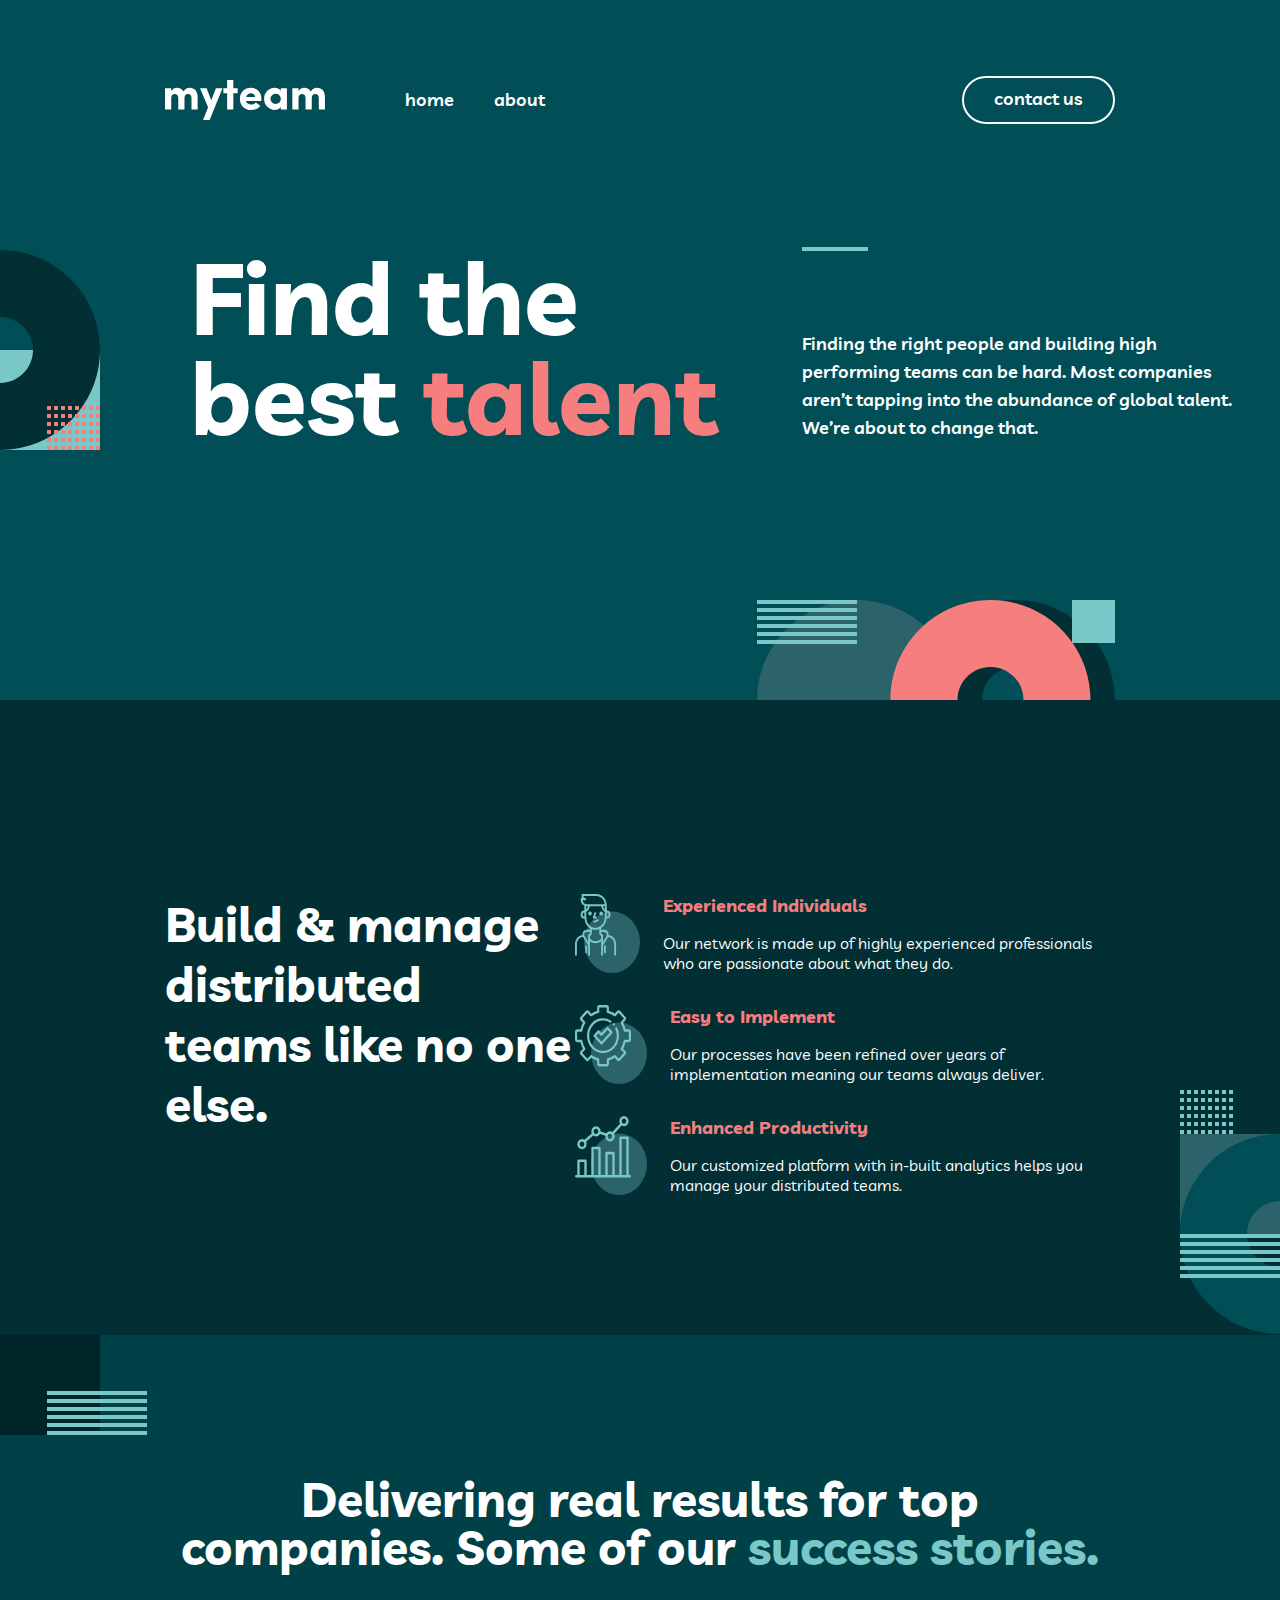
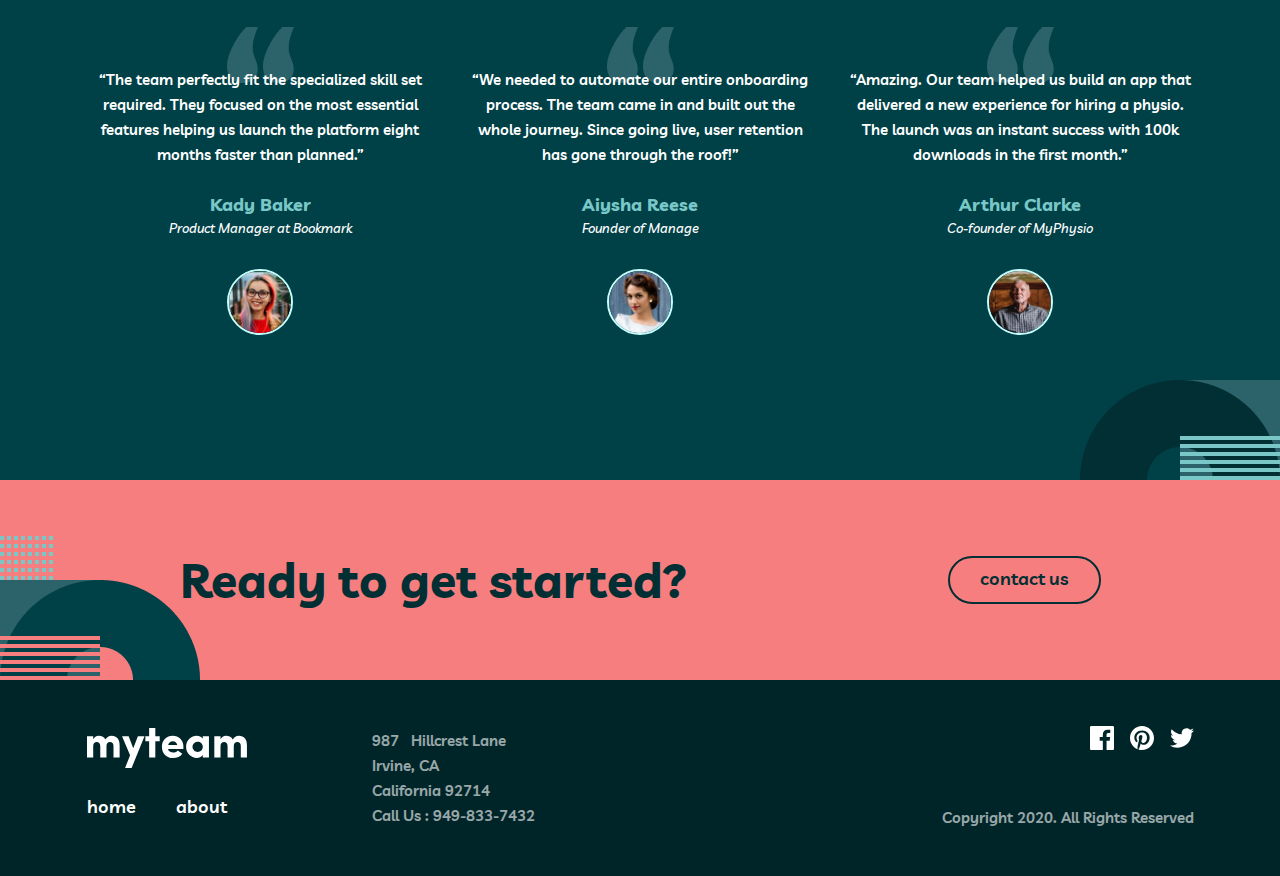
==== index.html @ cff7a013 "Wrong changes to article 1" ====
<!DOCTYPE html>
<html lang="en">
<head>
    <meta charset="UTF-8">
    <meta name="viewport" content="width=device-width, initial-scale=1.0">
    <link rel="preconnect" href="https://fonts.googleapis.com">
    <link rel="preconnect" href="https://fonts.gstatic.com" crossorigin>
    <link
        href="https://fonts.googleapis.com/css2?family=Exo+2:ital,wght@0,100..900;1,100..900&family=Livvic:ital,wght@0,100;0,200;0,300;0,400;0,500;0,600;0,700;0,900;1,100;1,200;1,300;1,400;1,500;1,600;1,700;1,900&display=swap"
        rel="stylesheet">
    <link rel="stylesheet" href="css/styleDefault.css">
    <link rel="stylesheet" href="https://cdnjs.cloudflare.com/ajax/libs/font-awesome/6.6.0/css/all.min.css"
        integrity="sha512-Kc323vGBEqzTmouAECnVceyQqyqdsSiqLQISBL29aUW4U/M7pSPA/gEUZQqv1cwx4OnYxTxve5UMg5GT6L4JJg=="
        crossorigin="anonymous" referrerpolicy="no-referrer" />
    <link rel="stylesheet" href="css/home.css">
    <link rel="stylesheet" href="https://fonts.googleapis.com/css2?family=Livvic:wght@600&display=swap" />
    <title>GPTPower</title>
</head>

<body>
    <!-- Header section -->
    <header class="header-main">
        <div class="navbar">
            <!-- Navigation links -->
            <div class="nav-links">
                <!-- Logo as an image -->
                <img src="pictures/myteam 2.svg" alt="myteam" class="myteam-logo">
                <!-- Home link -->
                <a href="index.html" class="nav-item home">home</a>
                <!-- About link -->
                <a href="about.html" class="nav-item about">about</a>
            </div>
            <!-- Contact button -->
            <a href="contact.html" class="button button-one">contact us</a>
        </div>
    </header>
    <!-- Header section for mobile screens-->
<header class="header-mobile">
  <div class="navbar-mobile">
      <!-- Logo -->
      <img src="pictures/myteam 2.svg" alt="myteam" class="myteam-logo-mobile">

 

      <!--  Burger menu icon (3 lines) -->
      <div class="burger-menu" onclick="toggleMenu()">
          <div></div>
          <div></div>
          <div></div>
      </div>
  </div>

  <!-- Mobile menu (only visible on mobile screens) -->

<div class="mobile-menu" id="mobileMenu">
  <img class="close-menu" onclick="toggleMenu()"  alt="" src="pictures/Group 2.svg"></img>
<img class="" src="pictures/bg-pattern-about-1-mobile-nav-1.svg"></img>

  <a href="index.html" class="nav-item home-mobile">Home</a>
  <a href="about.html" class="nav-item about-mobile">About</a>
  <a href="contact.html"class="button-mobile button-one-mobile ">contact us</a>
</div>
</header>


      <!-- Article section -->
 <!-- Article 1 section -->
 <article class="article-one">
  <img class="pic-one" src="pictures/bg-pattern-home-1.svg" alt="background decoration">
  <img class="pic-two" src="pictures/bg-pattern-home-2.svg" alt="background decoration">
  <div class="find-the-best-talent-parent">
     
    <b class="find-the-best-container">
          <p class="find-the">Find the</p>
          <p class="find-the">
              <span>best </span>
              <span class="talent">talent</span>
          </p>
      </b>
    
      <div class="group">
          <div class="finding-the-right">Finding the right people and building high performing teams can be hard.
              Most companies aren’t tapping into the abundance of global talent. We’re about to change that.</div>
          <div class="rectangle">
          </div>
      </div>
  </div>
</article>

      <!-- articleTwo -->
    <article class="container background-articleTwo">
      <!-- background image -->
      <img
        src="pictures/bg-pattern-home-3.svg"
        alt="background"
        class="article-two-background "
      />
      <div class="rectangle-two"> </div>
      <!-- kairys tekstas -->
      <div class="article-TwoFont article-top-padding ">
        <p>Build & manage distributed teams like no one else.</p>
      </div>
      <div>
        <!-- desinys listas -->
        <ul class="container-article-two-second article-top-padding">
          <li class="container-list">
            <img src="pictures/icon-person.svg" alt="Person" />
            <div class="container-block">
              <h4>Experienced Individuals</h4>
              <p>
                Our network is made up of highly experienced professionals who
                are passionate about what they do.
              </p>
            </div>
          </li>
          <li class="container-list">
            <img src="pictures/icon-cog.svg" alt="Cog" />
            <div class="container-block">
              <h4>Easy to Implement</h4>
              <p>
                Our processes have been refined over years of implementation
                meaning our teams always deliver.
              </p>
            </div>
          </li>
          <li class="container-list">
            <img src="pictures/icon-chart.svg" alt="Chart" />
            <div class="container-block">
              <h4>Enhanced Productivity</h4>
              <p>
                Our customized platform with in-built analytics helps you manage
                your distributed teams.
              </p>
            </div>
          </li>
        </ul>
      </div>
    </article>
    <!-- Article three section -->
    <article class="article-three">
        <!-- Bakcground decoration image -->
        <img class="bd2" src="pictures/article3_1st.png" alt="background decoration">
        <!-- Article three content -->
        <div class="article-three-content">
            <h2>Delivering real results for top companies. Some of our <span>success stories.</span></h2>
            <!-- Employees cards -->
            <div class="employees-cards">
                <!-- First card -->
                <div class="card card-one">
                    <!-- Quotation mark image-->
                    <img class="quotation-marks-one" src="pictures/quotation_marks.png" alt="quotation marks background decorations">
                    <!-- Moto text -->
                    <p class="moto">“The team perfectly fit the specialized skill set required. They focused on the most essential features helping us launch the platform eight months faster than planned.”</p>
                    <!-- Employee name -->
                    <h3>Kady Baker</h3>
                    <!-- Employee position -->
                    <p class="position">Product Manager at Bookmark</p>
                    <!-- Employee picture -->
                    <img class="avatar" src="pictures/avatar-kady.jpg" alt="Kady's picture">
                </div>
                <!-- Second card -->
                <div class="card card-two">
                    <!-- Quotation mark image-->
                    <img class="quotation-marks-two" src="pictures/quotation_marks.png" alt="quotation marks background decorations">
                    <!-- Moto text -->
                    <p class="moto">“We needed to automate our entire onboarding process. The team came in and built out the whole journey. Since going live, user retention has gone through the roof!”</p>
                    <!-- Employee name -->
                    <h3>Aiysha Reese</h3>
                    <!-- Employee position -->
                    <p class="position">Founder of Manage</p>
                    <!-- Employee picture -->
                    <img class="avatar" src="pictures/avatar-aiysha.jpg" alt="Aiysha's picture">
                </div>
                <!-- Third card -->
                <div class="card card-three">
                    <!-- Quotation mark image-->
                    <img class="quotation-marks-three" src="pictures/quotation_marks.png" alt="quotation marks background decorations">
                    <!-- Moto text -->
                    <p class="moto">“Amazing. Our team helped us build an app that delivered a new experience for hiring a physio. The launch was an instant success with 100k downloads in the first month.”</p>
                    <!-- Employee name -->
                    <h3>Arthur Clarke</h3>
                    <!-- Employee position -->
                    <p class="position">Co-founder of MyPhysio</p>
                    <!-- Employee picture -->
                    <img class="avatar" src="pictures/avatar-arthur.jpg" alt="Arthur's picture">
                </div>
            </div>
        </div>
        <!-- Bakcground decoration image -->
        <img class="bd3" src="pictures/article3_2st.png" alt="background decoration">
    </article>

    <!-- Article four section -->
    <article class="article-four">
        <!-- Bakcground decoration image -->
        <img class="bd1" src="pictures/group8.png" alt="background decoration">
        <!-- Article four content -->
        <div class="contact-us">
            <h2>Ready to get started?</h2>
            <a class="button button-two" href="contact.html">contact us</a>
        </div>
    </article>

    <!-- Footer section -->
    <footer>
        <!-- Footer content -->
        <div class="footer-content">
            <!-- Left conternt in footer -->
            <div class="my-team">
                <!-- MyTeam logo -->
                <img src="pictures/myteam 2.svg" alt="myteam logo" class="my-team-logo">
                <!-- Navigation buttons -->
                <div class="nav-buttons">
                    <a href="index.html" class="button-home">home</a>
                    <a href="about.html" class="button-about">about</a>
                </div>
            </div>
            <!-- Middle content in footer (address) -->
            <div class="address-main">
                <p>987 &nbsp Hillcrest Lane<br>Irvine, CA<br>California 92714<br>Call Us : 949-833-7432</p>
            </div>
            <!-- Right content in footer -->
            <div class="logos-copy">
                <!-- Facebook, Pintarest and Twitter logos -->
                <div class="logos">
                  <a href="https://www.facebook.com/"><svg xmlns="http://www.w3.org/2000/svg" width="24" height="24" viewBox="0 0 24 24" fill="none"> <path d="M22.675 0H1.325C0.593 0 0 0.593 0 1.325V22.676C0 23.407 0.593 24 1.325 24H12.82V14.706H9.692V11.084H12.82V8.413C12.82 5.313 14.713 3.625 17.479 3.625C18.804 3.625 19.942 3.724 20.274 3.768V7.008L18.356 7.009C16.852 7.009 16.561 7.724 16.561 8.772V11.085H20.148L19.681 14.707H16.561V24H22.677C23.407 24 24 23.407 24 22.675V1.325C24 0.593 23.407 0 22.675 0Z" fill="white" class="footer-facebook"/></svg></a> 
                  <a href="https://www.pinterest.com/"><svg xmlns="http://www.w3.org/2000/svg" width="24" height="24" viewBox="0 0 24 24" fill="none"> <path d="M12 0C5.373 0 0 5.372 0 12C0 17.084 3.163 21.426 7.627 23.174C7.522 22.225 7.427 20.769 7.669 19.733C7.887 18.796 9.076 13.768 9.076 13.768C9.076 13.768 8.717 13.049 8.717 11.986C8.717 10.318 9.684 9.072 10.888 9.072C11.911 9.072 12.406 9.841 12.406 10.762C12.406 11.791 11.751 13.33 11.412 14.757C11.129 15.951 12.011 16.926 13.189 16.926C15.322 16.926 16.961 14.677 16.961 11.431C16.961 8.558 14.897 6.549 11.949 6.549C8.535 6.549 6.531 9.11 6.531 11.756C6.531 12.787 6.928 13.894 7.424 14.494C7.522 14.613 7.536 14.718 7.507 14.839L7.174 16.199C7.121 16.419 7 16.466 6.772 16.36C5.273 15.662 4.336 13.471 4.336 11.711C4.336 7.926 7.086 4.449 12.265 4.449C16.428 4.449 19.663 7.416 19.663 11.38C19.663 15.516 17.056 18.844 13.436 18.844C12.22 18.844 11.077 18.213 10.686 17.466L9.938 20.319C9.667 21.362 8.936 22.669 8.446 23.465C9.57 23.812 10.763 24 12 24C18.627 24 24 18.627 24 12C24 5.372 18.627 0 12 0Z" fill="white" class="footer-pintarest"/>
                    </svg></a> 
                  <a href="https://x.com/?mx=2"><svg xmlns="http://www.w3.org/2000/svg" width="24" height="20" viewBox="0 0 24 20" fill="none"> <path d="M24 2.55699C23.117 2.94899 22.168 3.21299 21.172 3.33199C22.189 2.72299 22.97 1.75799 23.337 0.607986C22.386 1.17199 21.332 1.58199 20.21 1.80299C19.313 0.845986 18.032 0.247986 16.616 0.247986C13.437 0.247986 11.101 3.21399 11.819 6.29299C7.728 6.08799 4.1 4.12799 1.671 1.14899C0.381 3.36199 1.002 6.25699 3.194 7.72299C2.388 7.69699 1.628 7.47599 0.965 7.10699C0.911 9.38799 2.546 11.522 4.914 11.997C4.221 12.185 3.462 12.229 2.69 12.081C3.316 14.037 5.134 15.46 7.29 15.5C5.22 17.123 2.612 17.848 0 17.54C2.179 18.937 4.768 19.752 7.548 19.752C16.69 19.752 21.855 12.031 21.543 5.10599C22.505 4.41099 23.34 3.54399 24 2.55699Z" fill="white" class="footer-twitter"/>
                  </svg></a>
                </div>
                <!-- Copyright text -->
                <div class="copyright">
                    <p>Copyright 2020. All Rights Reserved</p>
                </div>
            </div>
        </div>
    </footer>
    <div class="overlay" id="overlay" onclick="toggleMenu()"></div>

</body>
<script>
  function toggleMenu() {
      const menu = document.getElementById("mobileMenu");
      const burger = document.querySelector(".burger-menu");
      const overlay = document.getElementById("overlay");

      // Toggle the active class for the menu and overlay
      menu.classList.toggle("active");
      overlay.classList.toggle("active");

      // If the menu is open, hide the burger menu visually but keep its space
      if (menu.classList.contains("active")) {
          burger.style.opacity = "0"; // Make burger menu invisible
          burger.style.pointerEvents = "none"; // Disable clicks on it
      } else {
          burger.style.opacity = "1"; // Make burger menu visible again
          burger.style.pointerEvents = "auto"; // Enable clicks
      }
  }
</script>

</html>
---- css/home.css ----
:root {
  --mg: #014e56;
  /* Main green */
  --lc: #f67e7e;
  /* Coral */
  --w: #ffffff;
  /* White */
  --rb: #79c8c7;
  /* Blue */
  --pb: #2c6269;
  /* Pine */
  --djg: #004047;
  /* Jungle */
  --ssg: #012f34;
  /* Sea green */
  --dg: #002529;
  /* Deep green */
  --ab: #C4FFFE; 
  /* Picture border color */

}

 

/* Hide mobile menu and burger icon on large screens */
.header-mobile {
  display: none;
}

/*  Mobile and tablet styles (max-width: 375px) */
@media (max-width: 375px) {

  /* Hide default navigation links and Contact Us button on mobile */
  .header-main {
      display: none !important;
  }


/* shadow , hidden on default*/
.overlay {
  display: none;
  position: fixed;
  top: 0;
  left: 0;
  width: 100vw;
  height: 100vh;
  background: rgba(0, 0, 0, 0.5); /* shadow*/
  z-index: 999; /* below the menu but above the content*/
  transition: opacity 0.3s ease-in-out;
}

/* Активный (показывается при открытом меню) */
.overlay.active {
  display: block;
}



  /* Display burger menu on mobile screens */
  .burger-menu {
      display: flex;
      position: absolute;
      right: 24px;
      width: 20px;
      height: 17px;
      flex-direction: column;
      justify-content: space-between;
      cursor: pointer;
      z-index: 1001;
  }

  /* Three lines (bars) for the burger menu */
  .burger-menu div {
      width: 20px;
      height: 3px;
      background-color: var(--w);
      transition: 0.3s;
  }

  /* Mobile menu styling (hidden by default) */
  .mobile-menu {
      display: flex;
      position: fixed;
      top: 0;
      right: -255px;
      width: 255px;
      height: 100vh;
      background-color: var(--mg);
      flex-direction: column;
      justify-content: center;
      align-items: center;
      gap: 20px;
      transition: right 0.3s ease-in-out;
      z-index: 1000;
  }

  /* Show mobile menu when active */
  .mobile-menu.active {
      right: 0;
  }

  .mobile-menu a {
      color: var(--w);
      text-decoration: none;
      font-size: 18px;
      font-weight: 600;
  }

  .close-menu {
      position: absolute;
      cursor: pointer;
      top: 56px;
      right: 25px;
      overflow: hidden;
      height: 17px;
      object-fit: cover;
  }

  .home-mobile {
      left: 48px;
      top: 112px;
      position: absolute;
      font-size: 18px;
      line-height: 28px;
      font-weight: 600;
      font-family: Livvic;
      color: var(--w);
  }

  .about-mobile {
      left: 48px;
      top: 164px;
      position: absolute;
      font-size: 18px;
      line-height: 28px;
      font-weight: 600;
      font-family: Livvic;
      color: var(--w);
  }

  .button-mobile {
      left: 48px;
      top: 228px;
      position: absolute;
      width: 153px;
      height: 48px;
      border: 2px solid var(--ssg);
      border-radius: 24px;
      font-size: 18px;
      font-weight: 600;
      line-height: 28px;
      box-sizing: border-box;
      padding: 7px;
      text-decoration: none;
      color: var(--w);
      background-color: var(--mg);
  }

  .button-one-mobile {
      font-size: 18px;
      line-height: 28px;
      font-weight: 600;
      font-family: Livvic;
      color: var(--w);
      border: 2px solid var(--w);
      border-radius: 24px;
      background-color: transparent;
      text-align: center;
      display: inline-block;
  }

  .header-mobile {
      font-family: 'Livvic', sans-serif;
      height: 128px;
      margin: 0 auto;
      display: flex;
      justify-content: left;
      align-items: center;
      background-color: var(--mg);
  }

  .navbar-mobile {
      width: 100%;
      height: 48px;
      display: flex;
      padding-left: 24px;
      margin-right: 24px;
  }

  /* MyTeam logo */
  .myteam-logo-mobile {
      width: 128px;
      height: 32px;
      margin-right: 20px;
  }


  .mobile-menu img[src="pictures/bg-pattern-about-1-mobile-nav-1.svg"] {
    position: absolute;
    bottom: 0;
    right: -100px; /* Moves it 100px off the screen */
    width: auto; /* Adjust size if necessary */
    height: auto; /* Adjust size if necessary */
    max-width: 200px; /* Optional: limit max width */
    max-height: 200px; /* Optional: limit max height */
    z-index: 1001;
}
}

/* Media queries configurations for tablet (768px) */

@media (max-width: 768px) {


  /* Header styles for tablets*/
  .header-main {
    font-family: "Livvic", sans-serif;
    width: 100%;
    height: 194px;
    margin: 0 auto;
    display: flex;
    justify-content: center;
    background-color: var(--mg) !important; /* Ensuring background color applies */
  }

  /* Navigation bar */
  .navbar {
    width: 100%;
    max-width: 689px !important; /* Adjusting width for tablet screens */
    margin-top: 72px !important; /* Adding top margin */
    height: 48px !important;
    display: flex;
    justify-content: space-between;
    align-items: center;
    padding-left: 39px  !important;
    padding-right: 39px  !important;
  }

  /* Navigation links container */
  .nav-links {
    display: flex !important;
    align-items: center !important;
  }

  /* General navigation item */
  .nav-item {
    color: var(--w); /* White text color */
    text-decoration: none;
    font-size: 18px;
    font-weight: 600;
    display: flex;
    align-items: center;
    line-height: 1;
  }

  /* Adjusting margin for Home and About links */
  .nav-item.home {
    margin-left: 28px !important;
    margin-right: 20px !important;
  }

  .nav-item.about {
    margin-left: 20px !important;
  }

  /* MyTeam logo adjustments */
  .myteam-logo {
    width: 128px !important;
    height: 32px !important;
    margin-right: 20px !important;
  }

  /* Contact button styles */
  .button-one {
    color: var(--w);
    border: 2px solid var(--w);
    border-radius: 24px;
    background-color: transparent;
    text-align: center;
    position: relative;
  }

  /* Hover effect for the contact button */
  .button-one:hover {
    background-color: var(--w);
    color: var(--mg);
  }
}


/*bendras*/
* {
  margin: 0px;
  padding: 0px;
  font-family: "Livvic", sans-serif;
  font-optical-sizing: auto;
  font-style: normal;
}
/*
html, body {
  overflow-x: hidden;
  width: 100%;
}
*/

/*pagrindinis konteineris*/
.container {
 position: relative;
  display: flex;
  justify-content: space-between;
  padding: 140px 165px;
  overflow: hidden; 
}
/*listo dydis*/
.container-article-two-second {
  width: 540px;
}
/*listo itemai*/
.container-list {
  display: flex;
  list-style: none;
}
.container-block {
  display: block;
}
/*background spalba*/
.background-articleTwo {
  background-color: var(--ssg);
}
/*teskto spalva*/
div > h4 {
  color: var(--lc);
  padding: 0px 0px 16px 0px;
  font-size: 18px;
}
div > p {
  color: var(--w);
}
/*papildomas tarpas*/
.article-top-padding {
  padding: 54px 0px 0px 0px;
}
/*kairiojo teksto font*/
.article-TwoFont {
  font-size: 48px;
  width: 445px;
  font-weight: 700;
}
/*tarpas nuo iconu*/
li > img {
  padding: 0px 23px 0px 0px;
}
/*tarpai tarp iconu ir aprasymu*/
li:nth-child(2) {
  padding: 32px 0px;
}
/*background pozicija*/
.article-two-background {
  position: absolute;
  top: 390px;
  right: -100px;
}

/* ----- ARTICLE FOUR ----- */

/* Article four bakcground color */

.article-four {
  background-color: var(--lc);
  position: relative;
  overflow: hidden;
}

/* Styles for article content */

.contact-us {
  width: 100%;
  display: flex;
  justify-content: center;
  align-items: center;
  gap: 260px;
  flex-wrap: wrap;
}

/* Background decoration positioning */

.bd1 {
  position: absolute;
  bottom: 0px;
}

/* Text size and color configuration */

.contact-us h2 {
  color: var(--ssg);
  font-size: 48px;
  font-weight: 700;
  line-height: 48px;
}

/* Button styles */

.button {
  width: 153px;
  height: 48px;
  border: 2px solid var(--ssg);
  border-radius: 24px;
  font-size: 18px;
  font-weight: 600;
  line-height: 28px;
  box-sizing: border-box;
  padding: 7px;
  text-decoration: none;
  margin-top: 76px;
  margin-bottom: 76px;
}

/* Setting correct collors for button */

.button-two {
  background-color: transparent;
  color: var(--ssg);
  text-align: center;
  position: relative;
}

/* Hover for button */

.button-two:hover {
  background-color: var(--ssg);
  color: var(--w);
  cursor: pointer;
}

/* Media queries configurations for tablet (768px) */

@media (max-width: 768px) {

  .contact-us h2 {
    font-size: 32px;
    font-weight: 700;
    line-height: 32px;
  }

  .contact-us {
    gap: 84px;
  }

  .bd1 {
    bottom: -22px;
  }

}

/* Media queries configurations for phone (375px) */

@media (max-width: 375px) {

  .contact-us {
    gap: 24px;
  }

  .button {
    margin-top: 0px;
    margin-bottom: 83px;
  }

  .contact-us h2 {
    margin-top: 83px;
    height: 64px;
    width: 327px;
    text-align: center;
  }

}

/* ----- FOOTER ----- */

/* Footer background and text/symbols colors */

footer {
  background-color: var(--dg);
  color: var(--w);
}

/* Styles for footer content */

.footer-content {
  width: 100%;
  display: flex;
  justify-content: center;
  align-items: center;
  flex-wrap: wrap;
  gap: 125px;
}

/* Image and navigation buttuns configuration */

.my-team {
  height: 100px;
  display: flex;
  flex-direction: column;
  justify-content: flex-start;
  gap: 25px;
}

.my-team-logo {
  width: 160px;
  height: 40px;
}

/* Navigation buttons styles and positioning */

.nav-buttons {
  font-size: 18px;
  font-weight: 600;
  line-height: 28px;
  display: inline-flex;
  gap: 40px;
}

/* Navigation buttuns color and decoration */

.nav-buttons a {
  text-decoration: none;
  color: var(--w);
}

/* Hovers for buttons home and about */

.button-home:hover {
  color: var(--lc);
}

.button-about:hover {
  color: var(--lc);
}

/* Styles for address text */

.address-main {
  width: 445px;
  height: 100px;
  opacity: 0.6;
  font-size: 15px;
  font-weight: 600;
  line-height: 25px;
  margin-top: 48px;
  margin-bottom: 48px;
}

/* Logos configuration */

.logos-copy {
  display: flex;
  flex-direction: column;
  gap: 51px;
  justify-content: flex-end;
}

/* Logos configuration */

.logos {
  display: inline-flex;
  justify-content: flex-end;
  align-items: center;
  gap: 16px;
}

/* Hovers for social media logos */

.footer-facebook:hover {
  fill: var(--lc);
}

.footer-pintarest:hover {
  fill: var(--lc);
}

.footer-twitter:hover {
  fill: var(--lc);
}

/* Copyright text styles */

.copyright {
  opacity: 0.6;
  font-size: 15px;
  font-weight: 600;
  line-height: 25px;
}

/* Media queries configurations for tablet (768px) */

@media (max-width: 768px) {

  .address-main {
    width: 280px;
    height: 100px;
    opacity: 0.6;
    font-size: 15px;
    font-weight: 600;
    line-height: 25px;
    text-align: end;
    margin-top: 56px;
    margin-bottom: 0px;
  }

  .footer-content {
    width: 100%;
    display: flex;
    justify-content: center;
    align-items: center;
    flex-wrap: wrap;
    gap: 34px 302px;
  }

  .my-team-logo {
    width: 96px;
    height: 24px;
  }

  .my-team {
    height: 100px;
    display: flex;
    flex-direction: column;
    justify-content: flex-start;
    gap: 53px;
    margin-top: 56px;
    margin-bottom: 0px;
  }

  .nav-buttons {
    font-size: 15px;
    font-weight: 600;
    line-height: 25px;
    display: inline-flex;
    gap: 24px;
  }

  .logos-copy {
    display: flex;
    flex-direction: row;
    gap: 330px;
    justify-content: center;
    align-items: flex-start;
  }

  .logos {
    height: 24px;
  }

  .copyright {
    margin-bottom: 56px;
  }

}

/* Media queries configurations for phone (375px) */

@media (max-width: 375px) {

  .address-main {
    width: 327px;
    height: 100px;
    opacity: 0.6;
    font-size: 15px;
    font-weight: 600;
    line-height: 25px;
    text-align: center;
    margin-top: 0px;
    margin-bottom: 0px;
  }

  .footer-content {
    width: 100%;
    display: flex;
    justify-content: center;
    align-items: center;
    flex-wrap: wrap;
    gap: 0px 0px;
  }

  .my-team {
    height: auto;
    display: flex;
    flex-direction: column;
    justify-content: center;
    align-items: center;
    gap: 24px;
    margin-top: 66px;
  }

  .nav-buttons {
    gap: 24px;
    margin-bottom: 24px;
  }

  .logos-copy {
    display: flex;
    flex-direction: column;
    gap: 16px;
    justify-content: center;
    align-items: center;
    margin-top: 40px;
  }

  .copyright {
    margin-bottom: 64px;
  }

}

/* Body styling */
body {
  margin: 0;
  padding: 0;
  font-family: "Livvic", sans-serif;
  background-color: var(--w);
}

/* Header container */
.header-main {
  font-family: "Livvic", sans-serif;
  width: 100%;
  height: 194px;
  margin: 0 auto;
  display: flex;
  justify-content: center;
  
  background-color: var(--mg);
}

/* Navigation bar */
.navbar {
  width: 100%;
  max-width: 1110px;
  height: 48px;
  margin-top: 76px !important; /* Adding top margin */

  display: flex;
  justify-content: space-between;
  align-items: center;
  padding-left: 165px;
  padding-right: 165px;
}

/* Navigation links container */
.nav-links {
  display: flex;
  align-items: center;
}

/* General navigation item */
.nav-item {
  color: var(--w);
  text-decoration: none;
  font-size: 18px;
  font-weight: 600;
  display: flex;
  align-items: center;
  line-height: 1;
}

/* Home link */
.nav-item.home {
  margin-left: 60px;
  margin-right: 20px;
}

/* About link */
.nav-item.about {
  margin-left: 20px;
}

/* Hover effect for links */
.nav-item:hover {
  color: var(--lc);
}

/* MyTeam logo */
.myteam-logo {
  width: 160px;
  height: 40px;
  margin-right: 20px;
}

/* Contact button styling */
.button-one {
  color: var(--w);
  border: 2px solid var(--w);
  border-radius: 24px;
  background-color: transparent;
  text-align: center;
  position: relative;
}

/* Hover effect for the contact button */

.button-one:hover {
  background-color: var(--w);
  color: var(--mg);
}

/* Article 1 container */
/* Article 1 container */
.article-one {
  font-family: "Livvic", sans-serif;
  width: 100%;
  height: calc(700px - 194px);
  background-color: var(--mg);
  display: flex;
  justify-content: center;
  align-items: center;
  position: relative;
  overflow: hidden;
}

/* Background decoration images */
.pic-one {
  position: absolute;
  bottom: 250px;
  left: -100px;
}

.pic-two {
  position: absolute;
  bottom: 0px;
  right: 165px;
}

/* Parent container */
.find-the-best-talent-parent {
  width: 100%;
  position: relative;
  height: auto;
  text-align: left;
  font-size: 100px;
  color: var(--w);
  font-family: "Livvic", sans-serif;
  bottom: 100px;
  left: 190px;

  display: flex;
  flex-wrap: wrap;
  align-items: flex-start;
  gap: 20px;
  justify-content: space-between;
  padding-right: calc((100% - 1400px) / 2 + 140px); /* Right padding for alignment */
gap:24px;
}

/* Title container */
.find-the-best-container {
  position: relative;
  flex: 1;
  min-width: 400px;
  line-height: 100px;
  display: inline-block;
  width: 635px;
}

/* Styling for 'Find the' text */
.find-the {
  margin: 0;
}

/* Highlighting 'talent' */
.talent {
  color: var(--lc);
}

/* Text description */
.finding-the-right {


  top: calc(50% - 14.5px);
  

 
  display: inline-block;
 
  
  width: 100%;
  max-width: 445px;

position: relative;
font-size: 18px;
line-height: 28px;
font-weight: 600;
font-family: Livvic;
color: #fff;
text-align: left;
text-align: left;
display: inline-block;

word-break: break-word;
overflow-wrap: break-word;
white-space: normal;
overflow: hidden;
}

/* Small rectangle decoration */
.rectangle {
  position: absolute;
  height: 2.05%;
  width: 11.24%;
  top: 0%;
  left: 0%;
  background-color: var(--rb);
}

/* Text content container */
.group {
  
  max-width: calc(100% - 140px); 
  flex: 1;
  min-width: 400px;
  position: relative;
  width: 445px;
  height: 195px;
  overflow: hidden;
  font-size: 18px;
  text-align: left;
}


/* ----- ARTICLE THREE ----- */

/* Article three bakcground color */

.article-three {
  background-color: var(--djg);
  color: var(--w);
  position: relative;
}

/* Styles for article content */

.article-three-content {
  width: 100%;
  display: flex;
  flex-direction: column;
  justify-content: center;
  align-items: center;
  gap: 56px;
}

/* Background decoration positioning */

.bd2 {
  position: absolute;
  top: 0px;
  left: 0px;
}

/* Background decoration positioning */

.bd3 {
  position: absolute;
  bottom: 0px;
  right: 0px;
}

/* Employee cards settings */

.employees-cards {
  height: 313px;
  width: 1110px;
  display: inline-flex;
  text-align: center;
  gap: 30px;
  margin-bottom: 140px;
}

.card {
  height: 100px;
  width: 350px;
}

/* Text size and color configuration */

.article-three-content h2 {
  font-size: 48px;
  font-weight: 700;
  line-height: 48px;
  width: 932px;
  text-align: center;
  margin-top: 140px;
}

/* Changed color for words in span */

.article-three-content h2 span {
  color: var(--rb);
}

/* Set font size, weight and line height for employees names */

.employees-cards h3 {
  color: var(--rb);
  font-size: 18px;
  font-weight: 700;
  line-height: 28px;
}

/* Position and text styles configurations for moto */

.moto {
  margin-top: -20px;
  margin-bottom: 24px;
  font-size: 15px;
  font-weight: 600;
  line-height: 25px;
}

/* Position and text styles configurations for positions */

.position {
  font-size: 13px;
  font-style: italic;
  font-weight: 500;
  line-height: 18px;
  margin-bottom: 32px;
}

/* Set size for picture added borders and set correct borders */

.avatar {
  display: inline-block;
  width: 62px;
  height: 62px;
  border: 2px solid var(--ab);
  border-radius: 62px;
}

/* Media queries configurations for tablet (768px) */

@media (max-width: 768px) {

  .article-three-content h2 {
    font-size: 32px;
    font-weight: 700;
    line-height: 32px;
    width: 480px;
    text-align: center;
    margin-top: 100px;
  }

  .article-three-content {
    gap: 48px;
  }

  .employees-cards {
    height: auto;
    width: auto;
    display: flex;
    justify-content: center;
    align-items: center;
    flex-wrap: wrap;
    gap: 40px;
    margin-bottom: 0px;
  }

  .moto {
    width: 573px;
    margin-bottom: 16px;
  }

  .card {
    height: auto;
    width: auto;
  }

  .position {
    margin-bottom: 16px;
  }
  
  .card-three {
    margin-bottom: 100px;
  }

}

/* Media queries configurations for phone (375px) */

@media (max-width: 375px) {

  .article-three-content h2 {
    margin-top: 140px;
    width: 327px;
  }

  .moto {
    width: 327px;
  }

  .card-three {
    margin-bottom: 156px;
  }

}
@media (max-width: 768px) {
  .pic-one {
    display: none !important;
  }

  .find-the-best-container {
    width: 683px !important;
    font-size: 64px !important;
    line-height: 56px !important;
    text-align: center !important;
  }

  .finding-the-right {
    max-width: 457px !important;
    font-size: 15px !important;
    line-height: 28px !important;
    font-weight: 600 !important;
    margin-bottom: 12px !important;
    text-align: center !important;
    word-break: break-word !important;
    overflow-wrap: break-word !important;
    white-space: normal !important;
    overflow: visible !important;
    height: auto !important;
    min-height: 100px !important;
  }

  .rectangle {
    display: none !important;
  }

  .article-one {
    font-family: "Livvic", sans-serif !important;
    width: 100% !important;
    height: 506px !important;
    background-color: var(--mg) !important;
    display: flex !important;
    justify-content: center !important;
    align-items: center !important;
    flex-direction: column !important;
    position: relative !important;
    overflow: visible !important;
    text-align: center !important;
  }

  .pic-two {
    position: absolute !important;
    bottom: 0px !important;
    left: 50% !important;
    transform: translateX(-50%) !important;
  }

  .find-the-best-talent-parent {
    width: 100% !important;
    position: relative !important;
    height: auto !important;
    text-align: center !important;
    font-size: 64px !important;
    color: var(--w) !important;
    font-family: "Livvic", sans-serif !important;
    left: 0 !important;
    display: flex !important;
    flex-direction: column !important;
    align-items: center !important;
    gap: 12px !important;
    justify-content: center !important;
  }
    

  .find-the {
    margin: 0 !important;
  }

  .talent {
    color: var(--lc) !important;
  }

  .group {
    max-width: 100% !important;
    position: relative !important;
    width: auto !important;
    overflow: visible !important;
    font-size: 18px !important;
    text-align: center !important;
    display: flex !important;
    flex-direction: column !important;
    align-items: center !important;
    justify-content: center !important;
    height: auto !important;
  }
  
}
@media (max-width: 375px) {

  .pic-one {
    display: none !important;
  }

  .find-the-best-container {
    width: 327px !important;
    font-size: 40px !important;
    line-height: 40px !important;
    text-align: center !important;
    height: 80px !important; /* Жесткое ограничение высоты */
    margin-bottom: 18px !important; /* Точное расстояние между блоками */
  }

  .finding-the-right {
    max-width: 327px !important;
    height: 112px !important; /* Убираем фиксированную высоту */
    font-size: 15px !important;
    line-height: 28px !important;
    font-weight: 600 !important;
    text-align: center !important;
    word-break: break-word !important;

    white-space: normal !important;
  }

  .rectangle {
    display: none !important;
  }

  .article-one {
    font-family: "Livvic", sans-serif !important;
    width: 100% !important;
    height: 439px !important;
    background-color: var(--mg) !important;
    justify-content: center !important;
    align-items: center !important;
    text-align: center !important;
  }

  .pic-two {
    position: absolute !important;
    bottom: 0px !important;
    left: 50% !important;
    transform: translateX(-50%) !important;
  }

  .find-the-best-talent-parent {
    width: 100% !important;
    position: relative !important;
    height: auto !important;
    text-align: center !important;
    font-size: 40px !important;
    color: var(--w) !important;
    font-family: "Livvic", sans-serif !important;
    left: 0 !important;

    align-items: center !important;
    justify-content: center !important;
  }

  .find-the {
    margin: 0 !important;
  }

  .talent {
    color: var(--lc) !important;
  }

  .group {
    max-width: 100% !important;
    position: relative !important;
    font-size: 40px !important;
    text-align: center !important;

    align-items: center !important;
    justify-content: center !important;
  }

}
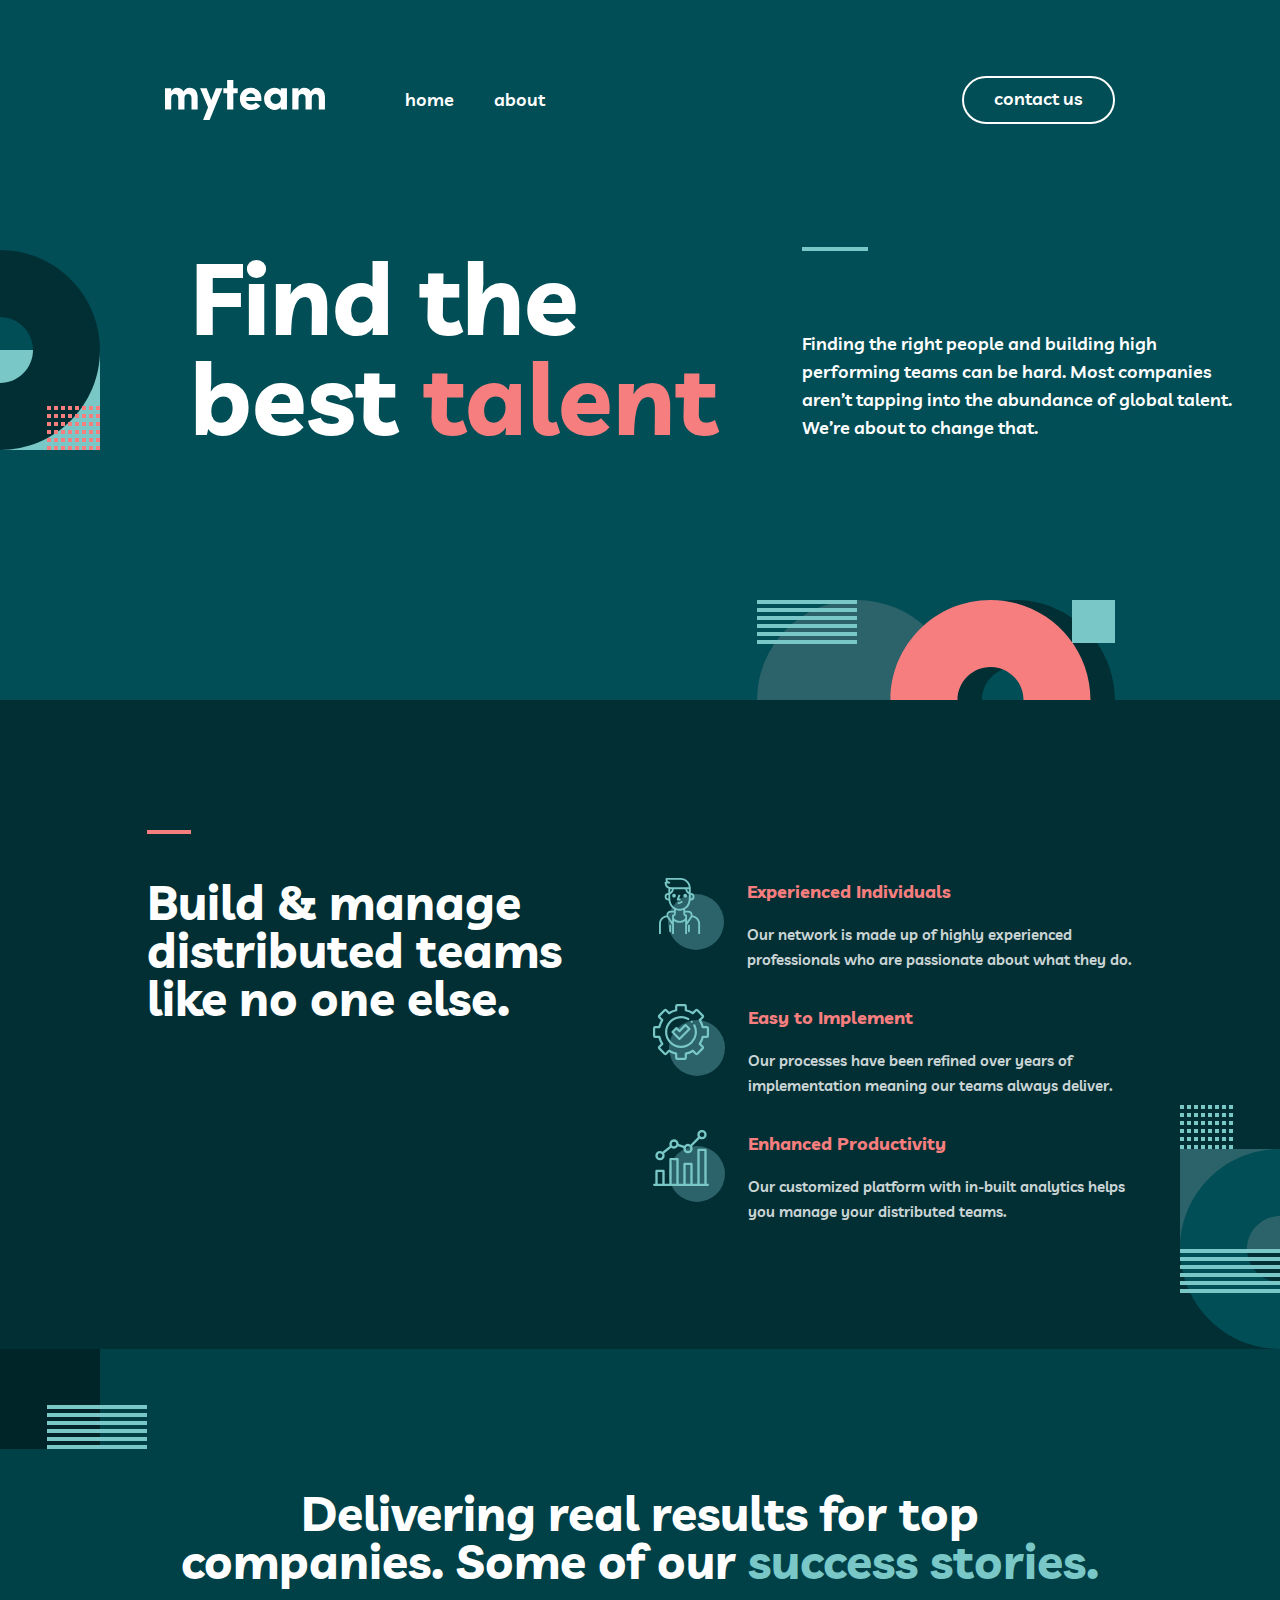
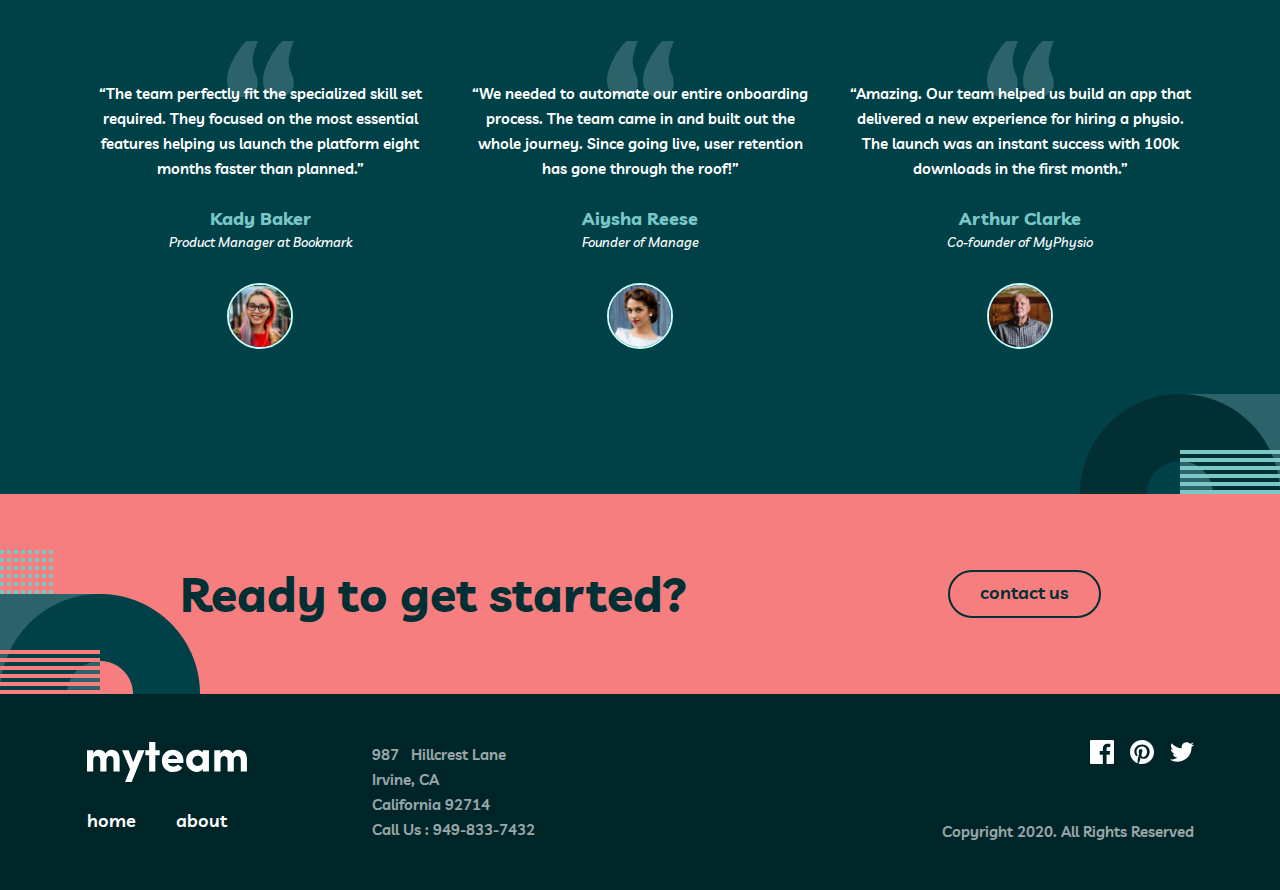
==== commit cf484b1a: "Resolve merge conflicts" ====
--- a/index.html
+++ b/index.html
@@ -1,24 +1,33 @@
 <!DOCTYPE html>
 <html lang="en">
-<head>
-    <meta charset="UTF-8">
-    <meta name="viewport" content="width=device-width, initial-scale=1.0">
-    <link rel="preconnect" href="https://fonts.googleapis.com">
-    <link rel="preconnect" href="https://fonts.gstatic.com" crossorigin>
+  <head>
+    <meta charset="UTF-8" />
+    <meta name="viewport" content="width=device-width, initial-scale=1.0" />
+    <link rel="preconnect" href="https://fonts.googleapis.com" />
+    <link rel="preconnect" href="https://fonts.gstatic.com" crossorigin />
     <link
-        href="https://fonts.googleapis.com/css2?family=Exo+2:ital,wght@0,100..900;1,100..900&family=Livvic:ital,wght@0,100;0,200;0,300;0,400;0,500;0,600;0,700;0,900;1,100;1,200;1,300;1,400;1,500;1,600;1,700;1,900&display=swap"
-        rel="stylesheet">
-    <link rel="stylesheet" href="css/styleDefault.css">
-    <link rel="stylesheet" href="https://cdnjs.cloudflare.com/ajax/libs/font-awesome/6.6.0/css/all.min.css"
-        integrity="sha512-Kc323vGBEqzTmouAECnVceyQqyqdsSiqLQISBL29aUW4U/M7pSPA/gEUZQqv1cwx4OnYxTxve5UMg5GT6L4JJg=="
-        crossorigin="anonymous" referrerpolicy="no-referrer" />
-    <link rel="stylesheet" href="css/home.css">
-    <link rel="stylesheet" href="https://fonts.googleapis.com/css2?family=Livvic:wght@600&display=swap" />
+      href="https://fonts.googleapis.com/css2?family=Exo+2:ital,wght@0,100..900;1,100..900&family=Livvic:ital,wght@0,100;0,200;0,300;0,400;0,500;0,600;0,700;0,900;1,100;1,200;1,300;1,400;1,500;1,600;1,700;1,900&display=swap"
+      rel="stylesheet"
+    />
+    <link rel="stylesheet" href="css/styleDefault.css" />
+    <link
+      rel="stylesheet"
+      href="https://cdnjs.cloudflare.com/ajax/libs/font-awesome/6.6.0/css/all.min.css"
+      integrity="sha512-Kc323vGBEqzTmouAECnVceyQqyqdsSiqLQISBL29aUW4U/M7pSPA/gEUZQqv1cwx4OnYxTxve5UMg5GT6L4JJg=="
+      crossorigin="anonymous"
+      referrerpolicy="no-referrer"
+    />
+    <link rel="stylesheet" href="css/home.css" />
+    <link
+      rel="stylesheet"
+      href="https://fonts.googleapis.com/css2?family=Livvic:wght@600&display=swap"
+    />
     <title>GPTPower</title>
-</head>
-
-<body>
+  </head>
+
+  <body>
     <!-- Header section -->
+
     <header class="header-main">
         <div class="navbar">
             <!-- Navigation links -->
@@ -33,7 +42,9 @@
             <!-- Contact button -->
             <a href="contact.html" class="button button-one">contact us</a>
         </div>
+      </div>
     </header>
+
     <!-- Header section for mobile screens-->
 <header class="header-mobile">
   <div class="navbar-mobile">
@@ -56,8 +67,8 @@
   <img class="close-menu" onclick="toggleMenu()"  alt="" src="pictures/Group 2.svg"></img>
 <img class="" src="pictures/bg-pattern-about-1-mobile-nav-1.svg"></img>
 
-  <a href="index.html" class="nav-item home-mobile">Home</a>
-  <a href="about.html" class="nav-item about-mobile">About</a>
+  <a href="index.html" class="nav-item home-mobile">home</a>
+  <a href="about.html" class="nav-item about-mobile">about</a>
   <a href="contact.html"class="button-mobile button-one-mobile ">contact us</a>
 </div>
 </header>
@@ -65,69 +76,93 @@
 
       <!-- Article section -->
  <!-- Article 1 section -->
- <article class="article-one">
-  <img class="pic-one" src="pictures/bg-pattern-home-1.svg" alt="background decoration">
-  <img class="pic-two" src="pictures/bg-pattern-home-2.svg" alt="background decoration">
-  <div class="find-the-best-talent-parent">
-     
-    <b class="find-the-best-container">
+    <article class="article-one">
+      <img
+        class="pic-one"
+        src="pictures/bg-pattern-home-1.svg"
+        alt="background decoration"
+      />
+      <img
+        class="pic-two"
+        src="pictures/bg-pattern-home-2.svg"
+        alt="background decoration"
+      />
+      <div class="find-the-best-talent-parent">
+        <b class="find-the-best-container">
           <p class="find-the">Find the</p>
           <p class="find-the">
-              <span>best </span>
-              <span class="talent">talent</span>
+            <span>best </span>
+            <span class="talent">talent</span>
           </p>
-      </b>
-    
-      <div class="group">
-          <div class="finding-the-right">Finding the right people and building high performing teams can be hard.
-              Most companies aren’t tapping into the abundance of global talent. We’re about to change that.</div>
-          <div class="rectangle">
-          </div>
-      </div>
-  </div>
-</article>
-
-      <!-- articleTwo -->
+        </b>
+        <div class="group">
+          <div class="finding-the-right">
+            Finding the right people and building high performing teams can be
+            hard. Most companies aren’t tapping into the abundance of global
+            talent. We’re about to change that.
+          </div>
+          <div class="rectangle"></div>
+        </div>
+      </div>
+    </article>
+
+    <!-- articleTwo -->
     <article class="container background-articleTwo">
       <!-- background image -->
       <img
         src="pictures/bg-pattern-home-3.svg"
         alt="background"
-        class="article-two-background "
-      />
-      <div class="rectangle-two"> </div>
+        class="article-two-background"
+      />
+      <div class="rectangle-two"></div>
       <!-- kairys tekstas -->
-      <div class="article-TwoFont article-top-padding ">
-        <p>Build & manage distributed teams like no one else.</p>
+      <div
+        class="article-TwoFont article-top-padding-left container-article-two-first container-articleTwo-size-left"
+      >
+        <p class="color-text-articleTwo">
+          Build & manage distributed teams like no one else.
+        </p>
       </div>
       <div>
         <!-- desinys listas -->
-        <ul class="container-article-two-second article-top-padding">
-          <li class="container-list">
-            <img src="pictures/icon-person.svg" alt="Person" />
+        <ul class="container-articleTwo-size-right article-top-padding-right">
+          <li class="container-list list-item-pos-fix-one">
+            <img
+              src="pictures/icon-person.svg"
+              alt="Person"
+              class="icons-articleTwo icons-articleTwo-person-fix icons-articleTwo-mobile"
+            />
             <div class="container-block">
               <h4>Experienced Individuals</h4>
-              <p>
+              <p class="color-text-articleTwo articleTwo-font-right">
                 Our network is made up of highly experienced professionals who
                 are passionate about what they do.
               </p>
             </div>
           </li>
           <li class="container-list">
-            <img src="pictures/icon-cog.svg" alt="Cog" />
+            <img
+              src="pictures/icon-cog.svg"
+              alt="Cog"
+              class="icons-articleTwo icons-articleTwo-mobile"
+            />
             <div class="container-block">
               <h4>Easy to Implement</h4>
-              <p>
+              <p class="color-text-articleTwo articleTwo-font-right">
                 Our processes have been refined over years of implementation
                 meaning our teams always deliver.
               </p>
             </div>
           </li>
           <li class="container-list">
-            <img src="pictures/icon-chart.svg" alt="Chart" />
+            <img
+              src="pictures/icon-chart.svg"
+              alt="Chart"
+              class="icons-articleTwo icons-articleTwo-mobile"
+            />
             <div class="container-block">
               <h4>Enhanced Productivity</h4>
-              <p>
+              <p class="color-text-articleTwo articleTwo-font-right">
                 Our customized platform with in-built analytics helps you manage
                 your distributed teams.
               </p>
@@ -138,103 +173,194 @@
     </article>
     <!-- Article three section -->
     <article class="article-three">
-        <!-- Bakcground decoration image -->
-        <img class="bd2" src="pictures/article3_1st.png" alt="background decoration">
-        <!-- Article three content -->
-        <div class="article-three-content">
-            <h2>Delivering real results for top companies. Some of our <span>success stories.</span></h2>
-            <!-- Employees cards -->
-            <div class="employees-cards">
-                <!-- First card -->
-                <div class="card card-one">
-                    <!-- Quotation mark image-->
-                    <img class="quotation-marks-one" src="pictures/quotation_marks.png" alt="quotation marks background decorations">
-                    <!-- Moto text -->
-                    <p class="moto">“The team perfectly fit the specialized skill set required. They focused on the most essential features helping us launch the platform eight months faster than planned.”</p>
-                    <!-- Employee name -->
-                    <h3>Kady Baker</h3>
-                    <!-- Employee position -->
-                    <p class="position">Product Manager at Bookmark</p>
-                    <!-- Employee picture -->
-                    <img class="avatar" src="pictures/avatar-kady.jpg" alt="Kady's picture">
-                </div>
-                <!-- Second card -->
-                <div class="card card-two">
-                    <!-- Quotation mark image-->
-                    <img class="quotation-marks-two" src="pictures/quotation_marks.png" alt="quotation marks background decorations">
-                    <!-- Moto text -->
-                    <p class="moto">“We needed to automate our entire onboarding process. The team came in and built out the whole journey. Since going live, user retention has gone through the roof!”</p>
-                    <!-- Employee name -->
-                    <h3>Aiysha Reese</h3>
-                    <!-- Employee position -->
-                    <p class="position">Founder of Manage</p>
-                    <!-- Employee picture -->
-                    <img class="avatar" src="pictures/avatar-aiysha.jpg" alt="Aiysha's picture">
-                </div>
-                <!-- Third card -->
-                <div class="card card-three">
-                    <!-- Quotation mark image-->
-                    <img class="quotation-marks-three" src="pictures/quotation_marks.png" alt="quotation marks background decorations">
-                    <!-- Moto text -->
-                    <p class="moto">“Amazing. Our team helped us build an app that delivered a new experience for hiring a physio. The launch was an instant success with 100k downloads in the first month.”</p>
-                    <!-- Employee name -->
-                    <h3>Arthur Clarke</h3>
-                    <!-- Employee position -->
-                    <p class="position">Co-founder of MyPhysio</p>
-                    <!-- Employee picture -->
-                    <img class="avatar" src="pictures/avatar-arthur.jpg" alt="Arthur's picture">
-                </div>
-            </div>
-        </div>
-        <!-- Bakcground decoration image -->
-        <img class="bd3" src="pictures/article3_2st.png" alt="background decoration">
+      <!-- Bakcground decoration image -->
+      <img
+        class="bd2"
+        src="pictures/article3_1st.png"
+        alt="background decoration"
+      />
+      <!-- Article three content -->
+      <div class="article-three-content">
+        <h2>
+          Delivering real results for top companies. Some of our
+          <span>success stories.</span>
+        </h2>
+        <!-- Employees cards -->
+        <div class="employees-cards">
+          <!-- First card -->
+          <div class="card card-one">
+            <!-- Quotation mark image-->
+            <img
+              class="quotation-marks-one"
+              src="pictures/quotation_marks.png"
+              alt="quotation marks background decorations"
+            />
+            <!-- Moto text -->
+            <p class="moto">
+              “The team perfectly fit the specialized skill set required. They
+              focused on the most essential features helping us launch the
+              platform eight months faster than planned.”
+            </p>
+            <!-- Employee name -->
+            <h3>Kady Baker</h3>
+            <!-- Employee position -->
+            <p class="position">Product Manager at Bookmark</p>
+            <!-- Employee picture -->
+            <img
+              class="avatar"
+              src="pictures/avatar-kady.jpg"
+              alt="Kady's picture"
+            />
+          </div>
+          <!-- Second card -->
+          <div class="card card-two">
+            <!-- Quotation mark image-->
+            <img
+              class="quotation-marks-two"
+              src="pictures/quotation_marks.png"
+              alt="quotation marks background decorations"
+            />
+            <!-- Moto text -->
+            <p class="moto">
+              “We needed to automate our entire onboarding process. The team
+              came in and built out the whole journey. Since going live, user
+              retention has gone through the roof!”
+            </p>
+            <!-- Employee name -->
+            <h3>Aiysha Reese</h3>
+            <!-- Employee position -->
+            <p class="position">Founder of Manage</p>
+            <!-- Employee picture -->
+            <img
+              class="avatar"
+              src="pictures/avatar-aiysha.jpg"
+              alt="Aiysha's picture"
+            />
+          </div>
+          <!-- Third card -->
+          <div class="card card-three">
+            <!-- Quotation mark image-->
+            <img
+              class="quotation-marks-three"
+              src="pictures/quotation_marks.png"
+              alt="quotation marks background decorations"
+            />
+            <!-- Moto text -->
+            <p class="moto">
+              “Amazing. Our team helped us build an app that delivered a new
+              experience for hiring a physio. The launch was an instant success
+              with 100k downloads in the first month.”
+            </p>
+            <!-- Employee name -->
+            <h3>Arthur Clarke</h3>
+            <!-- Employee position -->
+            <p class="position">Co-founder of MyPhysio</p>
+            <!-- Employee picture -->
+            <img
+              class="avatar"
+              src="pictures/avatar-arthur.jpg"
+              alt="Arthur's picture"
+            />
+          </div>
+        </div>
+      </div>
+      <!-- Bakcground decoration image -->
+      <img
+        class="bd3"
+        src="pictures/article3_2st.png"
+        alt="background decoration"
+      />
     </article>
 
     <!-- Article four section -->
     <article class="article-four">
-        <!-- Bakcground decoration image -->
-        <img class="bd1" src="pictures/group8.png" alt="background decoration">
-        <!-- Article four content -->
-        <div class="contact-us">
-            <h2>Ready to get started?</h2>
-            <a class="button button-two" href="contact.html">contact us</a>
-        </div>
+      <!-- Bakcground decoration image -->
+      <img class="bd1" src="pictures/group8.png" alt="background decoration" />
+      <!-- Article four content -->
+      <div class="contact-us">
+        <h2>Ready to get started?</h2>
+        <a class="button button-two" href="contact.html">contact us</a>
+      </div>
     </article>
 
     <!-- Footer section -->
     <footer>
-        <!-- Footer content -->
-        <div class="footer-content">
-            <!-- Left conternt in footer -->
-            <div class="my-team">
-                <!-- MyTeam logo -->
-                <img src="pictures/myteam 2.svg" alt="myteam logo" class="my-team-logo">
-                <!-- Navigation buttons -->
-                <div class="nav-buttons">
-                    <a href="index.html" class="button-home">home</a>
-                    <a href="about.html" class="button-about">about</a>
-                </div>
-            </div>
-            <!-- Middle content in footer (address) -->
-            <div class="address-main">
-                <p>987 &nbsp Hillcrest Lane<br>Irvine, CA<br>California 92714<br>Call Us : 949-833-7432</p>
-            </div>
-            <!-- Right content in footer -->
-            <div class="logos-copy">
-                <!-- Facebook, Pintarest and Twitter logos -->
-                <div class="logos">
-                  <a href="https://www.facebook.com/"><svg xmlns="http://www.w3.org/2000/svg" width="24" height="24" viewBox="0 0 24 24" fill="none"> <path d="M22.675 0H1.325C0.593 0 0 0.593 0 1.325V22.676C0 23.407 0.593 24 1.325 24H12.82V14.706H9.692V11.084H12.82V8.413C12.82 5.313 14.713 3.625 17.479 3.625C18.804 3.625 19.942 3.724 20.274 3.768V7.008L18.356 7.009C16.852 7.009 16.561 7.724 16.561 8.772V11.085H20.148L19.681 14.707H16.561V24H22.677C23.407 24 24 23.407 24 22.675V1.325C24 0.593 23.407 0 22.675 0Z" fill="white" class="footer-facebook"/></svg></a> 
-                  <a href="https://www.pinterest.com/"><svg xmlns="http://www.w3.org/2000/svg" width="24" height="24" viewBox="0 0 24 24" fill="none"> <path d="M12 0C5.373 0 0 5.372 0 12C0 17.084 3.163 21.426 7.627 23.174C7.522 22.225 7.427 20.769 7.669 19.733C7.887 18.796 9.076 13.768 9.076 13.768C9.076 13.768 8.717 13.049 8.717 11.986C8.717 10.318 9.684 9.072 10.888 9.072C11.911 9.072 12.406 9.841 12.406 10.762C12.406 11.791 11.751 13.33 11.412 14.757C11.129 15.951 12.011 16.926 13.189 16.926C15.322 16.926 16.961 14.677 16.961 11.431C16.961 8.558 14.897 6.549 11.949 6.549C8.535 6.549 6.531 9.11 6.531 11.756C6.531 12.787 6.928 13.894 7.424 14.494C7.522 14.613 7.536 14.718 7.507 14.839L7.174 16.199C7.121 16.419 7 16.466 6.772 16.36C5.273 15.662 4.336 13.471 4.336 11.711C4.336 7.926 7.086 4.449 12.265 4.449C16.428 4.449 19.663 7.416 19.663 11.38C19.663 15.516 17.056 18.844 13.436 18.844C12.22 18.844 11.077 18.213 10.686 17.466L9.938 20.319C9.667 21.362 8.936 22.669 8.446 23.465C9.57 23.812 10.763 24 12 24C18.627 24 24 18.627 24 12C24 5.372 18.627 0 12 0Z" fill="white" class="footer-pintarest"/>
-                    </svg></a> 
-                  <a href="https://x.com/?mx=2"><svg xmlns="http://www.w3.org/2000/svg" width="24" height="20" viewBox="0 0 24 20" fill="none"> <path d="M24 2.55699C23.117 2.94899 22.168 3.21299 21.172 3.33199C22.189 2.72299 22.97 1.75799 23.337 0.607986C22.386 1.17199 21.332 1.58199 20.21 1.80299C19.313 0.845986 18.032 0.247986 16.616 0.247986C13.437 0.247986 11.101 3.21399 11.819 6.29299C7.728 6.08799 4.1 4.12799 1.671 1.14899C0.381 3.36199 1.002 6.25699 3.194 7.72299C2.388 7.69699 1.628 7.47599 0.965 7.10699C0.911 9.38799 2.546 11.522 4.914 11.997C4.221 12.185 3.462 12.229 2.69 12.081C3.316 14.037 5.134 15.46 7.29 15.5C5.22 17.123 2.612 17.848 0 17.54C2.179 18.937 4.768 19.752 7.548 19.752C16.69 19.752 21.855 12.031 21.543 5.10599C22.505 4.41099 23.34 3.54399 24 2.55699Z" fill="white" class="footer-twitter"/>
-                  </svg></a>
-                </div>
-                <!-- Copyright text -->
-                <div class="copyright">
-                    <p>Copyright 2020. All Rights Reserved</p>
-                </div>
-            </div>
-        </div>
+      <!-- Footer content -->
+      <div class="footer-content">
+        <!-- Left conternt in footer -->
+        <div class="my-team">
+          <!-- MyTeam logo -->
+          <img
+            src="pictures/myteam 2.svg"
+            alt="myteam logo"
+            class="my-team-logo"
+          />
+          <!-- Navigation buttons -->
+          <div class="nav-buttons">
+            <a href="index.html" class="button-home">home</a>
+            <a href="about.html" class="button-about">about</a>
+          </div>
+        </div>
+        <!-- Middle content in footer (address) -->
+        <div class="address-main">
+          <p>
+            987 &nbsp Hillcrest Lane<br />Irvine, CA<br />California 92714<br />Call
+            Us : 949-833-7432
+          </p>
+        </div>
+        <!-- Right content in footer -->
+        <div class="logos-copy">
+          <!-- Facebook, Pintarest and Twitter logos -->
+          <div class="logos">
+            <a href="https://www.facebook.com/"
+              ><svg
+                xmlns="http://www.w3.org/2000/svg"
+                width="24"
+                height="24"
+                viewBox="0 0 24 24"
+                fill="none"
+              >
+                <path
+                  d="M22.675 0H1.325C0.593 0 0 0.593 0 1.325V22.676C0 23.407 0.593 24 1.325 24H12.82V14.706H9.692V11.084H12.82V8.413C12.82 5.313 14.713 3.625 17.479 3.625C18.804 3.625 19.942 3.724 20.274 3.768V7.008L18.356 7.009C16.852 7.009 16.561 7.724 16.561 8.772V11.085H20.148L19.681 14.707H16.561V24H22.677C23.407 24 24 23.407 24 22.675V1.325C24 0.593 23.407 0 22.675 0Z"
+                  fill="white"
+                  class="footer-facebook"
+                /></svg
+            ></a>
+            <a href="https://www.pinterest.com/"
+              ><svg
+                xmlns="http://www.w3.org/2000/svg"
+                width="24"
+                height="24"
+                viewBox="0 0 24 24"
+                fill="none"
+              >
+                <path
+                  d="M12 0C5.373 0 0 5.372 0 12C0 17.084 3.163 21.426 7.627 23.174C7.522 22.225 7.427 20.769 7.669 19.733C7.887 18.796 9.076 13.768 9.076 13.768C9.076 13.768 8.717 13.049 8.717 11.986C8.717 10.318 9.684 9.072 10.888 9.072C11.911 9.072 12.406 9.841 12.406 10.762C12.406 11.791 11.751 13.33 11.412 14.757C11.129 15.951 12.011 16.926 13.189 16.926C15.322 16.926 16.961 14.677 16.961 11.431C16.961 8.558 14.897 6.549 11.949 6.549C8.535 6.549 6.531 9.11 6.531 11.756C6.531 12.787 6.928 13.894 7.424 14.494C7.522 14.613 7.536 14.718 7.507 14.839L7.174 16.199C7.121 16.419 7 16.466 6.772 16.36C5.273 15.662 4.336 13.471 4.336 11.711C4.336 7.926 7.086 4.449 12.265 4.449C16.428 4.449 19.663 7.416 19.663 11.38C19.663 15.516 17.056 18.844 13.436 18.844C12.22 18.844 11.077 18.213 10.686 17.466L9.938 20.319C9.667 21.362 8.936 22.669 8.446 23.465C9.57 23.812 10.763 24 12 24C18.627 24 24 18.627 24 12C24 5.372 18.627 0 12 0Z"
+                  fill="white"
+                  class="footer-pintarest"
+                /></svg
+            ></a>
+            <a href="https://x.com/?mx=2"
+              ><svg
+                xmlns="http://www.w3.org/2000/svg"
+                width="24"
+                height="20"
+                viewBox="0 0 24 20"
+                fill="none"
+              >
+                <path
+                  d="M24 2.55699C23.117 2.94899 22.168 3.21299 21.172 3.33199C22.189 2.72299 22.97 1.75799 23.337 0.607986C22.386 1.17199 21.332 1.58199 20.21 1.80299C19.313 0.845986 18.032 0.247986 16.616 0.247986C13.437 0.247986 11.101 3.21399 11.819 6.29299C7.728 6.08799 4.1 4.12799 1.671 1.14899C0.381 3.36199 1.002 6.25699 3.194 7.72299C2.388 7.69699 1.628 7.47599 0.965 7.10699C0.911 9.38799 2.546 11.522 4.914 11.997C4.221 12.185 3.462 12.229 2.69 12.081C3.316 14.037 5.134 15.46 7.29 15.5C5.22 17.123 2.612 17.848 0 17.54C2.179 18.937 4.768 19.752 7.548 19.752C16.69 19.752 21.855 12.031 21.543 5.10599C22.505 4.41099 23.34 3.54399 24 2.55699Z"
+                  fill="white"
+                  class="footer-twitter"
+                /></svg
+            ></a>
+          </div>
+          <!-- Copyright text -->
+          <div class="copyright">
+            <p>Copyright 2020. All Rights Reserved</p>
+          </div>
+        </div>
+      </div>
     </footer>
     <div class="overlay" id="overlay" onclick="toggleMenu()"></div>
 
@@ -261,4 +387,3 @@
 </script>
 
 </html>
-
--- a/css/home.css
+++ b/css/home.css
@@ -15,9 +15,8 @@
   /* Sea green */
   --dg: #002529;
   /* Deep green */
-  --ab: #C4FFFE; 
+  --ab: #c4fffe;
   /* Picture border color */
-
 }
 
  
@@ -83,7 +82,7 @@
       position: fixed;
       top: 0;
       right: -255px;
-      width: 255px;
+      width: 268px;
       height: 100vh;
       background-color: var(--mg);
       flex-direction: column;
@@ -305,15 +304,26 @@
 
 /*pagrindinis konteineris*/
 .container {
- position: relative;
+  position: relative;
   display: flex;
+  flex-wrap: wrap;
   justify-content: space-between;
-  padding: 140px 165px;
-  overflow: hidden; 
+  padding: 9.723% 11.459%;
+  overflow: hidden;
 }
 /*listo dydis*/
-.container-article-two-second {
-  width: 540px;
+.container-articleTwo-size-left {
+  width: 37.5vw;
+  min-width: 300px;
+  max-width: 540px;
+}
+.container-articleTwo-size-right {
+  width: 37.5vw;
+  min-width: 300px;
+  max-width: 540px;
+}
+.test-size {
+  width: 100%;
 }
 /*listo itemai*/
 .container-list {
@@ -332,23 +342,39 @@
   color: var(--lc);
   padding: 0px 0px 16px 0px;
   font-size: 18px;
-}
-div > p {
+  line-height: 28px;
+}
+.color-text-articleTwo {
   color: var(--w);
 }
 /*papildomas tarpas*/
-.article-top-padding {
+.article-top-padding-left {
+  padding: 54px 0px 0px 0px;
+}
+.article-top-padding-right {
   padding: 54px 0px 0px 0px;
 }
 /*kairiojo teksto font*/
 .article-TwoFont {
   font-size: 48px;
-  width: 445px;
+  max-width: 450px;
   font-weight: 700;
+  line-height: 48px;
+}
+.articleTwo-font-right {
+  font-weight: 600;
+  opacity: 0.8;
+  line-height: 25px;
+  font-size: 15px;
 }
 /*tarpas nuo iconu*/
-li > img {
+.icons-articleTwo {
   padding: 0px 23px 0px 0px;
+  width: 72px;
+  height: 72px;
+}
+.icons-articleTwo-person-fix {
+  padding: 0px 23px 0px 6px;
 }
 /*tarpai tarp iconu ir aprasymu*/
 li:nth-child(2) {
@@ -357,7 +383,7 @@
 /*background pozicija*/
 .article-two-background {
   position: absolute;
-  top: 390px;
+  bottom: 0px;
   right: -100px;
 }
 
@@ -435,7 +461,6 @@
 /* Media queries configurations for tablet (768px) */
 
 @media (max-width: 768px) {
-
   .contact-us h2 {
     font-size: 32px;
     font-weight: 700;
@@ -449,13 +474,11 @@
   .bd1 {
     bottom: -22px;
   }
-
 }
 
 /* Media queries configurations for phone (375px) */
 
 @media (max-width: 375px) {
-
   .contact-us {
     gap: 24px;
   }
@@ -471,7 +494,6 @@
     width: 327px;
     text-align: center;
   }
-
 }
 
 /* ----- FOOTER ----- */
@@ -593,7 +615,6 @@
 /* Media queries configurations for tablet (768px) */
 
 @media (max-width: 768px) {
-
   .address-main {
     width: 280px;
     height: 100px;
@@ -653,13 +674,11 @@
   .copyright {
     margin-bottom: 56px;
   }
-
 }
 
 /* Media queries configurations for phone (375px) */
 
 @media (max-width: 375px) {
-
   .address-main {
     width: 327px;
     height: 100px;
@@ -708,7 +727,6 @@
   .copyright {
     margin-bottom: 64px;
   }
-
 }
 
 /* Body styling */
@@ -910,6 +928,14 @@
   background-color: var(--rb);
 }
 
+.rectangle-two {
+  position: absolute;
+  height: 0.631%;
+  width: 3.473%;
+  top: 20%;
+  background-color: var(--lc);
+}
+
 /* Text content container */
 .group {
   
@@ -1037,7 +1063,6 @@
 /* Media queries configurations for tablet (768px) */
 
 @media (max-width: 768px) {
-
   .article-three-content h2 {
     font-size: 32px;
     font-weight: 700;
@@ -1075,17 +1100,15 @@
   .position {
     margin-bottom: 16px;
   }
-  
+
   .card-three {
     margin-bottom: 100px;
   }
-
 }
 
 /* Media queries configurations for phone (375px) */
 
 @media (max-width: 375px) {
-
   .article-three-content h2 {
     margin-top: 140px;
     width: 327px;
@@ -1098,7 +1121,107 @@
   .card-three {
     margin-bottom: 156px;
   }
-
+}
+@media (max-width: 1034px) {
+  .rectangle-two {
+    position: absolute;
+    height: 0.631%;
+    width: 6.473%;
+    top: 14.4%;
+    background-color: var(--lc);
+  }
+  .article-two-background {
+    position: absolute;
+    top: 0px;
+    right: -100px;
+  }
+  .article-TwoFont {
+    font-size: 32px;
+    font-weight: 700;
+    line-height: 32px;
+    width: 80%;
+  }
+  .container-articleTwo-size {
+    width: 100%;
+    max-width: none;
+  }
+  .container-articleTwo-size-right {
+    width: 100%;
+    max-width: none;
+  }
+  .container {
+    position: relative;
+    display: flex;
+    flex-wrap: wrap;
+    justify-content: space-between;
+    padding: 10.5% 12.659%;
+    overflow: hidden;
+    padding-bottom: 13%;
+  }
+  .article-top-padding-left {
+    padding: 54px 0px 0px 0px;
+}
+.article-top-padding-right{
+  padding: 64px 0px 0px 0px;
+}
+}
+@media (max-width: 399px){
+  .container {
+    position: relative;
+    display: flex;
+    flex-wrap: wrap;
+    justify-content: space-between;
+    padding: 12% 6.4%;
+    overflow: hidden;
+    padding-bottom: 17%;
+  }
+  .container-list {
+    display: flex;
+    flex-direction: column;
+    align-items: center;
+    text-align: center;
+    list-style: none;
+}
+.rectangle-two {
+  position: absolute;
+  height: 0.431%;
+  width: 13.2%;
+  top: 6.4%;
+  background-color: var(--lc);
+}
+.article-TwoFont {
+  font-size: 32px;
+  font-weight: 700;
+  line-height: 32px;
+  width: 65%;
+  min-width: 100px;
+}
+.article-top-padding-right {
+  padding: 57px 0px 0px 0px;
+}
+li:nth-child(2) {
+  padding: 50px 0px;
+}
+.icons-articleTwo {
+  padding: 0px 0px 0px 0px;
+  width: 72px;
+  height: 72px;
+}
+
+
+.icons-articleTwo-person-fix {
+  padding: 0px 0px 0px 9px;
+  width: 68px;
+}
+.icons-articleTwo-mobile {
+  padding-bottom: 15px;
+}
+div > h4 {
+  color: var(--lc);
+  padding: 0px 0px 8px 0px;
+  font-size: 18px;
+  line-height: 28px;
+}
 }
 @media (max-width: 768px) {
   .pic-one {
@@ -1125,6 +1248,7 @@
     overflow: visible !important;
     height: auto !important;
     min-height: 100px !important;
+
   }
 
   .rectangle {
@@ -1193,53 +1317,71 @@
   
 }
 @media (max-width: 375px) {
-
+  
   .pic-one {
     display: none !important;
   }
 
+  /* Контейнер заголовка */
   .find-the-best-container {
     width: 327px !important;
     font-size: 40px !important;
     line-height: 40px !important;
     text-align: center !important;
-    height: 80px !important; /* Жесткое ограничение высоты */
-    margin-bottom: 18px !important; /* Точное расстояние между блоками */
-  }
-
+    padding: 0 !important;
+    display: block !important;
+    margin-top: 32px !important; /* Отступ сверху 32px */
+    margin-bottom: 18px !important; /* Отступ вниз 18px */
+    margin-left: auto !important;
+    margin-right: auto !important;
+  }
+
+  /* Контейнер с текстом */
   .finding-the-right {
-    max-width: 327px !important;
-    height: 112px !important; /* Убираем фиксированную высоту */
+    width: 327px !important;
     font-size: 15px !important;
     line-height: 28px !important;
     font-weight: 600 !important;
     text-align: center !important;
     word-break: break-word !important;
-
+    overflow-wrap: break-word !important;
     white-space: normal !important;
+    overflow: visible !important;
+    height: auto !important;
+    min-height: 100px !important;
+    padding: 0 !important;
+    display: block !important;
+    margin-top: 0px !important; /* Убираем отступ сверху */
+    margin-bottom: 0px !important; /* Убираем отступ снизу */
+    margin-left: auto !important;
+    margin-right: auto !important;
   }
 
   .rectangle {
     display: none !important;
   }
 
+  /* Основной контейнер */
   .article-one {
     font-family: "Livvic", sans-serif !important;
     width: 100% !important;
-    height: 439px !important;
+    height: auto !important;
+    min-height: 373px !important; /* Минимальная высота */
     background-color: var(--mg) !important;
-    justify-content: center !important;
-    align-items: center !important;
     text-align: center !important;
+    position: relative !important;
+    overflow: visible !important;
+    padding: 32px 0 0 0 !important; /* Отступ сверху 32px */
   }
 
   .pic-two {
     position: absolute !important;
-    bottom: 0px !important;
+    bottom: 0 !important;
     left: 50% !important;
     transform: translateX(-50%) !important;
   }
 
+  /* Главный контейнер */
   .find-the-best-talent-parent {
     width: 100% !important;
     position: relative !important;
@@ -1248,10 +1390,13 @@
     font-size: 40px !important;
     color: var(--w) !important;
     font-family: "Livvic", sans-serif !important;
-    left: 0 !important;
-
-    align-items: center !important;
-    justify-content: center !important;
+    padding: 0 !important;
+    display: block !important;
+    transform: translateX(-10px) !important; /* Сдвиг влево на 10px */
+    margin-top: 0px !important;
+    margin-bottom: 0px !important;
+    margin-left: auto !important;
+    margin-right: auto !important;
   }
 
   .find-the {
@@ -1262,14 +1407,18 @@
     color: var(--lc) !important;
   }
 
+  /* Контейнер с текстом */
   .group {
-    max-width: 100% !important;
-    position: relative !important;
-    font-size: 40px !important;
+    max-width: 327px !important;
+    width: auto !important;
+    font-size: 15px !important;
     text-align: center !important;
-
-    align-items: center !important;
-    justify-content: center !important;
-  }
-
-}
+    height: auto !important;
+    padding: 0 !important;
+    display: block !important;
+    margin-top: 0px !important;
+    margin-bottom: 0px !important;
+    margin-left: auto !important;
+    margin-right: auto !important;
+  }
+}
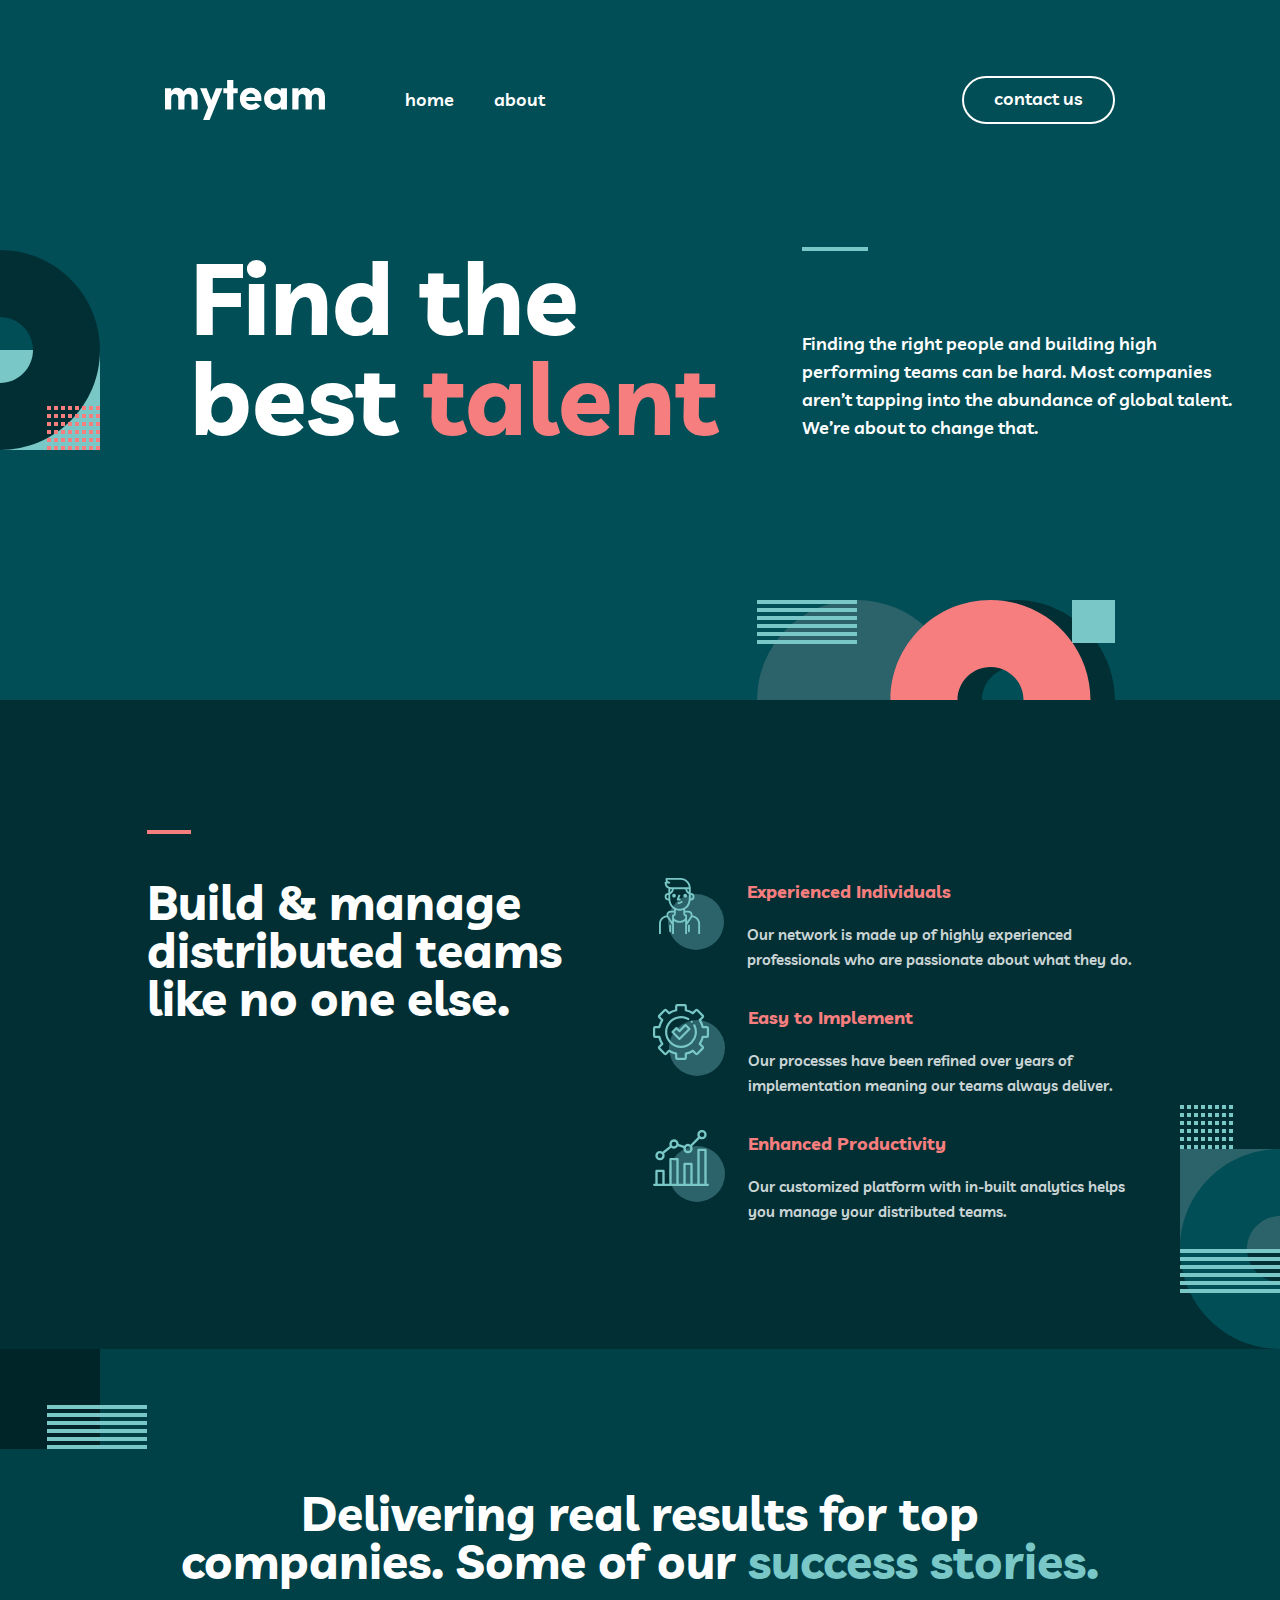
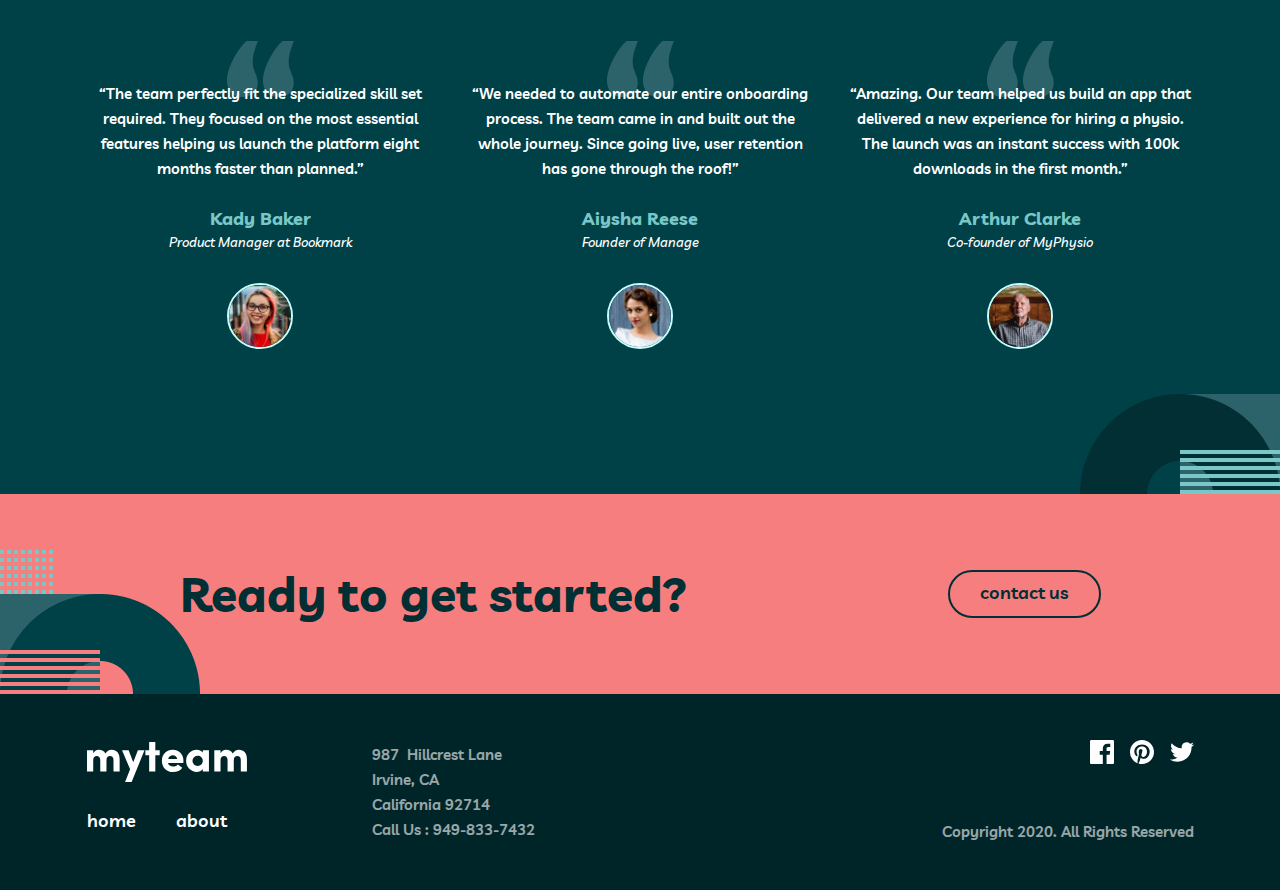
==== commit d67911d0: "Some bugs fixed" ====
--- a/index.html
+++ b/index.html
@@ -65,10 +65,10 @@
 
 <div class="mobile-menu" id="mobileMenu">
   <img class="close-menu" onclick="toggleMenu()"  alt="" src="pictures/Group 2.svg"></img>
-<img class="" src="pictures/bg-pattern-about-1-mobile-nav-1.svg"></img>
-
-  <a href="index.html" class="nav-item home-mobile">home</a>
-  <a href="about.html" class="nav-item about-mobile">about</a>
+
+
+  <a href="index.html" class="nav-item home-mobile">Home</a>
+  <a href="about.html" class="nav-item about-mobile">About</a>
   <a href="contact.html"class="button-mobile button-one-mobile ">contact us</a>
 </div>
 </header>
@@ -287,103 +287,44 @@
     <footer>
       <!-- Footer content -->
       <div class="footer-content">
-        <!-- Left conternt in footer -->
-        <div class="my-team">
-          <!-- MyTeam logo -->
-          <img
-            src="pictures/myteam 2.svg"
-            alt="myteam logo"
-            class="my-team-logo"
-          />
-          <!-- Navigation buttons -->
-          <div class="nav-buttons">
-            <a href="index.html" class="button-home">home</a>
-            <a href="about.html" class="button-about">about</a>
-          </div>
-        </div>
-        <!-- Middle content in footer (address) -->
-        <div class="address-main">
-          <p>
-            987 &nbsp Hillcrest Lane<br />Irvine, CA<br />California 92714<br />Call
-            Us : 949-833-7432
-          </p>
-        </div>
-        <!-- Right content in footer -->
-        <div class="logos-copy">
-          <!-- Facebook, Pintarest and Twitter logos -->
-          <div class="logos">
-            <a href="https://www.facebook.com/"
-              ><svg
-                xmlns="http://www.w3.org/2000/svg"
-                width="24"
-                height="24"
-                viewBox="0 0 24 24"
-                fill="none"
-              >
-                <path
-                  d="M22.675 0H1.325C0.593 0 0 0.593 0 1.325V22.676C0 23.407 0.593 24 1.325 24H12.82V14.706H9.692V11.084H12.82V8.413C12.82 5.313 14.713 3.625 17.479 3.625C18.804 3.625 19.942 3.724 20.274 3.768V7.008L18.356 7.009C16.852 7.009 16.561 7.724 16.561 8.772V11.085H20.148L19.681 14.707H16.561V24H22.677C23.407 24 24 23.407 24 22.675V1.325C24 0.593 23.407 0 22.675 0Z"
-                  fill="white"
-                  class="footer-facebook"
-                /></svg
-            ></a>
-            <a href="https://www.pinterest.com/"
-              ><svg
-                xmlns="http://www.w3.org/2000/svg"
-                width="24"
-                height="24"
-                viewBox="0 0 24 24"
-                fill="none"
-              >
-                <path
-                  d="M12 0C5.373 0 0 5.372 0 12C0 17.084 3.163 21.426 7.627 23.174C7.522 22.225 7.427 20.769 7.669 19.733C7.887 18.796 9.076 13.768 9.076 13.768C9.076 13.768 8.717 13.049 8.717 11.986C8.717 10.318 9.684 9.072 10.888 9.072C11.911 9.072 12.406 9.841 12.406 10.762C12.406 11.791 11.751 13.33 11.412 14.757C11.129 15.951 12.011 16.926 13.189 16.926C15.322 16.926 16.961 14.677 16.961 11.431C16.961 8.558 14.897 6.549 11.949 6.549C8.535 6.549 6.531 9.11 6.531 11.756C6.531 12.787 6.928 13.894 7.424 14.494C7.522 14.613 7.536 14.718 7.507 14.839L7.174 16.199C7.121 16.419 7 16.466 6.772 16.36C5.273 15.662 4.336 13.471 4.336 11.711C4.336 7.926 7.086 4.449 12.265 4.449C16.428 4.449 19.663 7.416 19.663 11.38C19.663 15.516 17.056 18.844 13.436 18.844C12.22 18.844 11.077 18.213 10.686 17.466L9.938 20.319C9.667 21.362 8.936 22.669 8.446 23.465C9.57 23.812 10.763 24 12 24C18.627 24 24 18.627 24 12C24 5.372 18.627 0 12 0Z"
-                  fill="white"
-                  class="footer-pintarest"
-                /></svg
-            ></a>
-            <a href="https://x.com/?mx=2"
-              ><svg
-                xmlns="http://www.w3.org/2000/svg"
-                width="24"
-                height="20"
-                viewBox="0 0 24 20"
-                fill="none"
-              >
-                <path
-                  d="M24 2.55699C23.117 2.94899 22.168 3.21299 21.172 3.33199C22.189 2.72299 22.97 1.75799 23.337 0.607986C22.386 1.17199 21.332 1.58199 20.21 1.80299C19.313 0.845986 18.032 0.247986 16.616 0.247986C13.437 0.247986 11.101 3.21399 11.819 6.29299C7.728 6.08799 4.1 4.12799 1.671 1.14899C0.381 3.36199 1.002 6.25699 3.194 7.72299C2.388 7.69699 1.628 7.47599 0.965 7.10699C0.911 9.38799 2.546 11.522 4.914 11.997C4.221 12.185 3.462 12.229 2.69 12.081C3.316 14.037 5.134 15.46 7.29 15.5C5.22 17.123 2.612 17.848 0 17.54C2.179 18.937 4.768 19.752 7.548 19.752C16.69 19.752 21.855 12.031 21.543 5.10599C22.505 4.41099 23.34 3.54399 24 2.55699Z"
-                  fill="white"
-                  class="footer-twitter"
-                /></svg
-            ></a>
-          </div>
-          <!-- Copyright text -->
-          <div class="copyright">
-            <p>Copyright 2020. All Rights Reserved</p>
-          </div>
-        </div>
-      </div>
-    </footer>
-    <div class="overlay" id="overlay" onclick="toggleMenu()"></div>
-
+          <!-- Left conternt in footer -->
+          <div class="my-team">
+              <!-- MyTeam logo -->
+              <img src="pictures/myteam 2.svg" alt="myteam logo" class="my-team-logo">
+              <!-- Navigation buttons -->
+              <div class="nav-buttons">
+                  <a href="index.html" class="button-home">home</a>
+                  <a href="about.html" class="button-about">about</a>
+              </div>
+          </div>
+          <!-- Middle content in footer (address) -->
+          <div class="address-main">
+              <p>987 &nbspHillcrest Lane<br>Irvine, CA<br>California 92714<br>Call Us : 949-833-7432</p>
+          </div>
+          <!-- Right content in footer -->
+          <div class="logos-copy">
+              <!-- Facebook, Pintarest and Twitter logos -->
+              <div class="logos">
+                <a href="https://www.facebook.com/"><svg xmlns="http://www.w3.org/2000/svg" width="24" height="24" viewBox="0 0 24 24" fill="none"> <path d="M22.675 0H1.325C0.593 0 0 0.593 0 1.325V22.676C0 23.407 0.593 24 1.325 24H12.82V14.706H9.692V11.084H12.82V8.413C12.82 5.313 14.713 3.625 17.479 3.625C18.804 3.625 19.942 3.724 20.274 3.768V7.008L18.356 7.009C16.852 7.009 16.561 7.724 16.561 8.772V11.085H20.148L19.681 14.707H16.561V24H22.677C23.407 24 24 23.407 24 22.675V1.325C24 0.593 23.407 0 22.675 0Z" fill="white" class="footer-facebook"/></svg></a> 
+                <a href="https://www.pinterest.com/"><svg xmlns="http://www.w3.org/2000/svg" width="24" height="24" viewBox="0 0 24 24" fill="none"> <path d="M12 0C5.373 0 0 5.372 0 12C0 17.084 3.163 21.426 7.627 23.174C7.522 22.225 7.427 20.769 7.669 19.733C7.887 18.796 9.076 13.768 9.076 13.768C9.076 13.768 8.717 13.049 8.717 11.986C8.717 10.318 9.684 9.072 10.888 9.072C11.911 9.072 12.406 9.841 12.406 10.762C12.406 11.791 11.751 13.33 11.412 14.757C11.129 15.951 12.011 16.926 13.189 16.926C15.322 16.926 16.961 14.677 16.961 11.431C16.961 8.558 14.897 6.549 11.949 6.549C8.535 6.549 6.531 9.11 6.531 11.756C6.531 12.787 6.928 13.894 7.424 14.494C7.522 14.613 7.536 14.718 7.507 14.839L7.174 16.199C7.121 16.419 7 16.466 6.772 16.36C5.273 15.662 4.336 13.471 4.336 11.711C4.336 7.926 7.086 4.449 12.265 4.449C16.428 4.449 19.663 7.416 19.663 11.38C19.663 15.516 17.056 18.844 13.436 18.844C12.22 18.844 11.077 18.213 10.686 17.466L9.938 20.319C9.667 21.362 8.936 22.669 8.446 23.465C9.57 23.812 10.763 24 12 24C18.627 24 24 18.627 24 12C24 5.372 18.627 0 12 0Z" fill="white" class="footer-pintarest"/></svg></a> 
+                <a href="https://x.com/?mx=2"><svg xmlns="http://www.w3.org/2000/svg" width="24" height="20" viewBox="0 0 24 20" fill="none"> <path d="M24 2.55699C23.117 2.94899 22.168 3.21299 21.172 3.33199C22.189 2.72299 22.97 1.75799 23.337 0.607986C22.386 1.17199 21.332 1.58199 20.21 1.80299C19.313 0.845986 18.032 0.247986 16.616 0.247986C13.437 0.247986 11.101 3.21399 11.819 6.29299C7.728 6.08799 4.1 4.12799 1.671 1.14899C0.381 3.36199 1.002 6.25699 3.194 7.72299C2.388 7.69699 1.628 7.47599 0.965 7.10699C0.911 9.38799 2.546 11.522 4.914 11.997C4.221 12.185 3.462 12.229 2.69 12.081C3.316 14.037 5.134 15.46 7.29 15.5C5.22 17.123 2.612 17.848 0 17.54C2.179 18.937 4.768 19.752 7.548 19.752C16.69 19.752 21.855 12.031 21.543 5.10599C22.505 4.41099 23.34 3.54399 24 2.55699Z" fill="white" class="footer-twitter"/>
+                </svg></a>
+              </div>
+              <!-- Copyright text -->
+              <div class="copyright">
+                  <p>Copyright 2020. All Rights Reserved</p>
+              </div>
+          </div>
+      </div>
+  </footer>
 </body>
 <script>
   function toggleMenu() {
       const menu = document.getElementById("mobileMenu");
       const burger = document.querySelector(".burger-menu");
-      const overlay = document.getElementById("overlay");
-
-      // Toggle the active class for the menu and overlay
+
       menu.classList.toggle("active");
-      overlay.classList.toggle("active");
-
-      // If the menu is open, hide the burger menu visually but keep its space
-      if (menu.classList.contains("active")) {
-          burger.style.opacity = "0"; // Make burger menu invisible
-          burger.style.pointerEvents = "none"; // Disable clicks on it
-      } else {
-          burger.style.opacity = "1"; // Make burger menu visible again
-          burger.style.pointerEvents = "auto"; // Enable clicks
-      }
+      burger.style.display = menu.classList.contains("active") ? "none" : "flex";
   }
 </script>
-
 </html>
--- a/css/home.css
+++ b/css/home.css
@@ -295,12 +295,12 @@
   font-optical-sizing: auto;
   font-style: normal;
 }
-/*
+
 html, body {
   overflow-x: hidden;
   width: 100%;
 }
-*/
+
 
 /*pagrindinis konteineris*/
 .container {
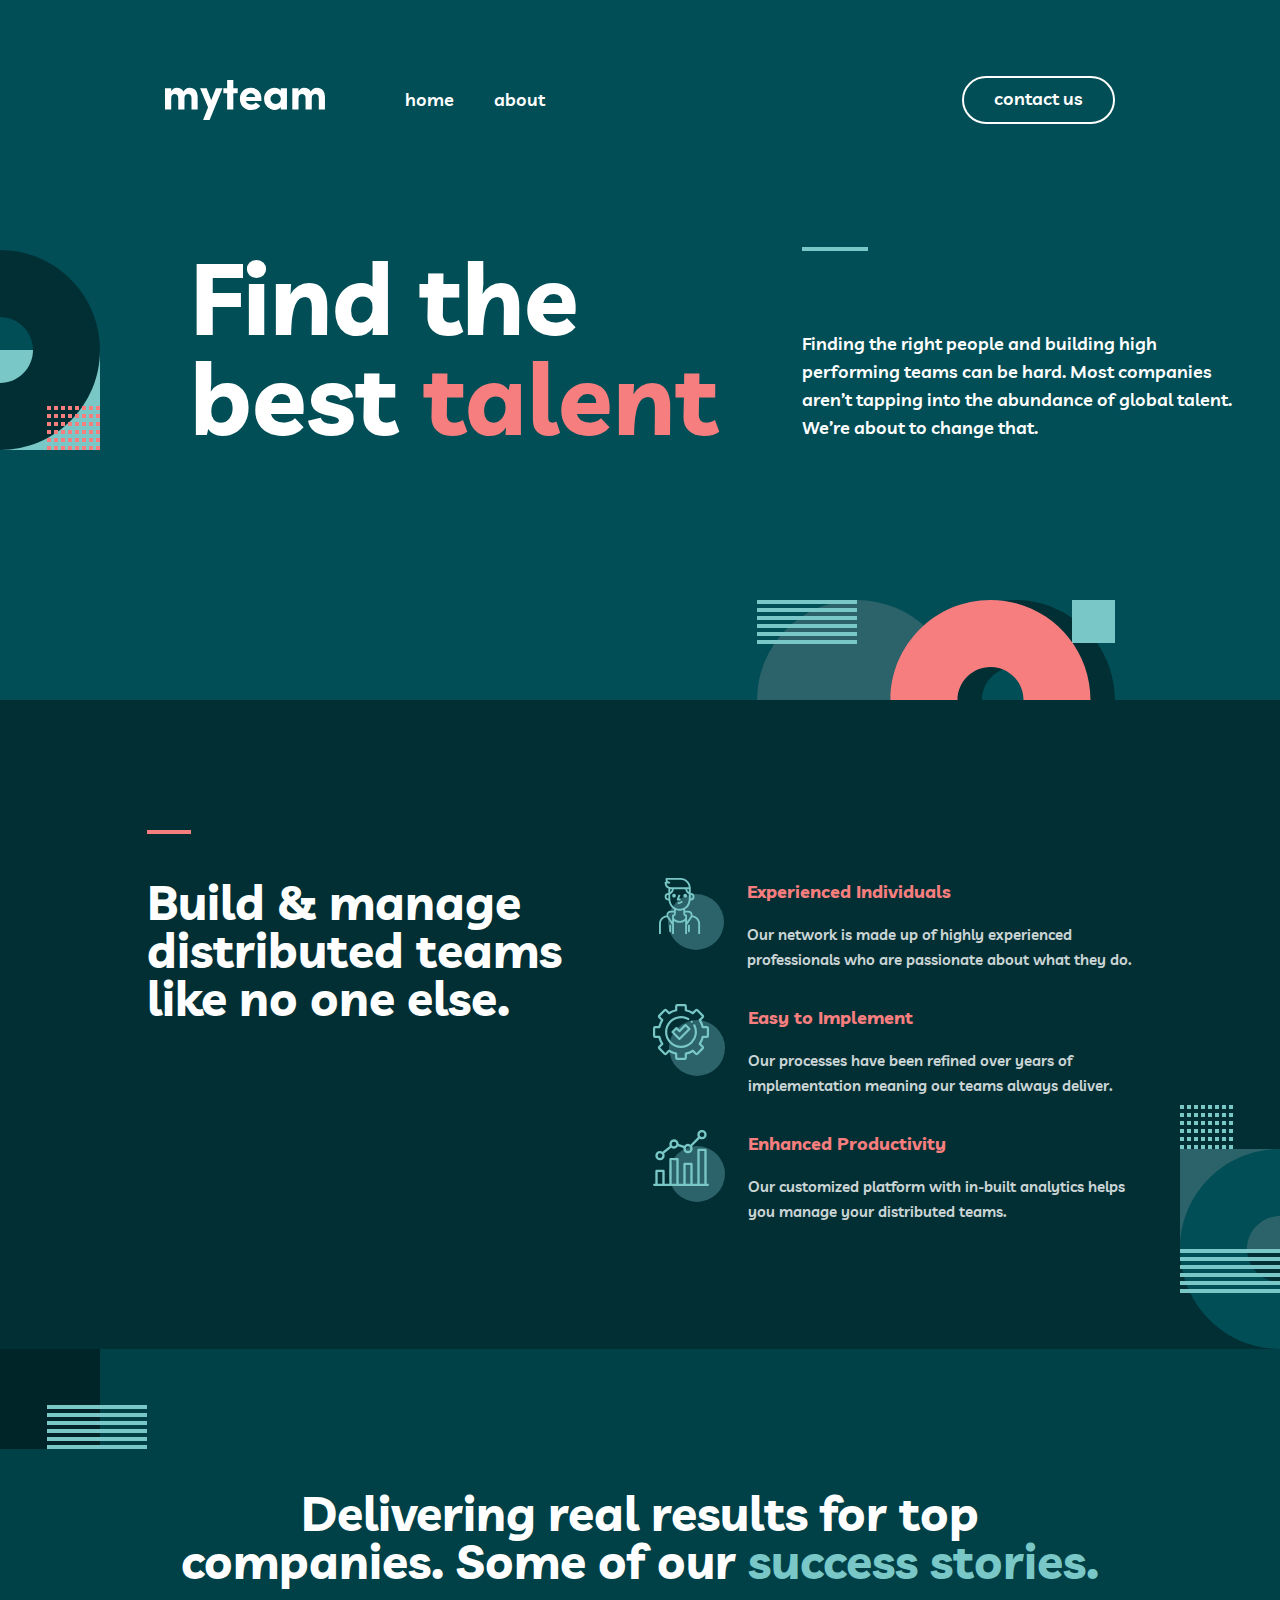
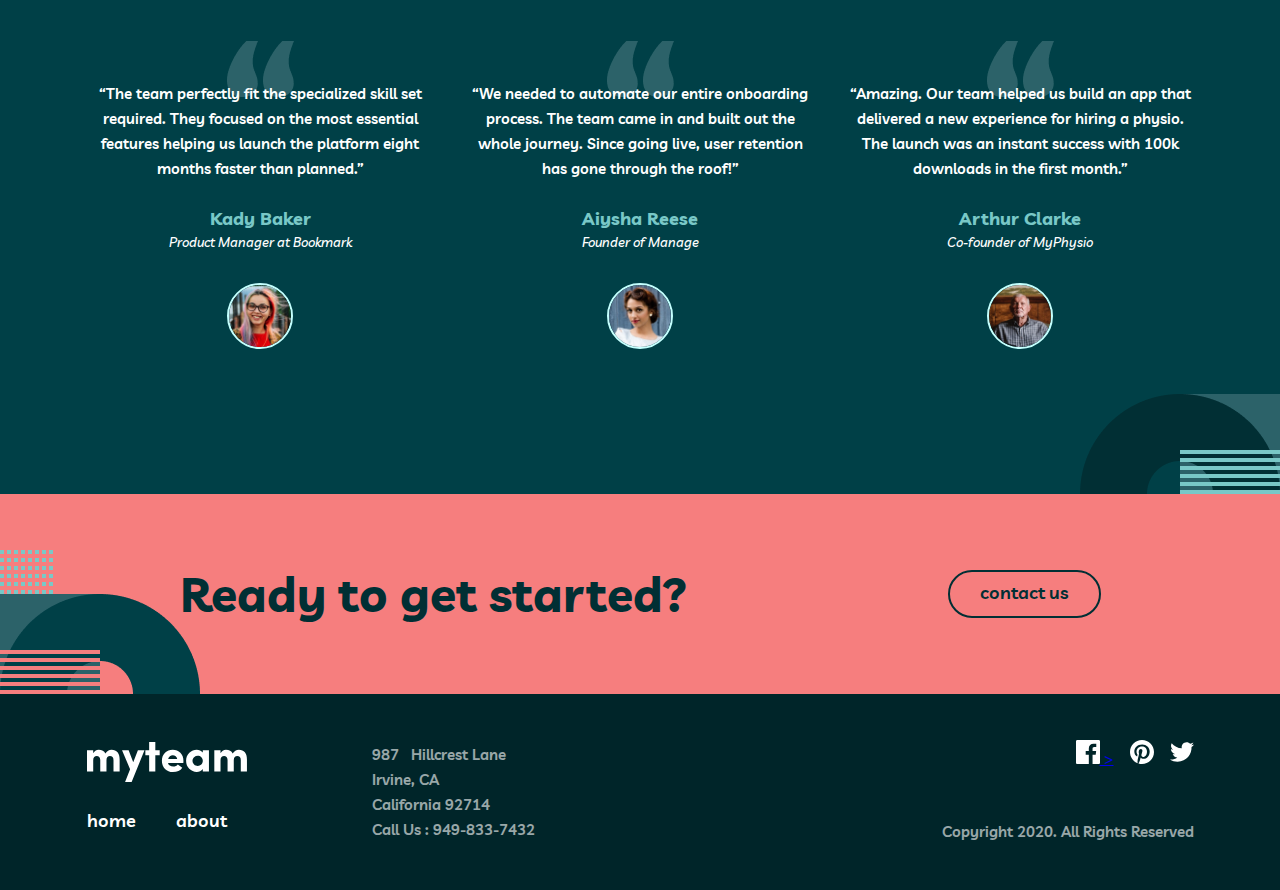
==== commit c8ff96b3: "Fix side menu issues and refactor styles" ====
--- a/index.html
+++ b/index.html
@@ -65,10 +65,10 @@
 
 <div class="mobile-menu" id="mobileMenu">
   <img class="close-menu" onclick="toggleMenu()"  alt="" src="pictures/Group 2.svg"></img>
-
-
-  <a href="index.html" class="nav-item home-mobile">Home</a>
-  <a href="about.html" class="nav-item about-mobile">About</a>
+<img class="" src="pictures/bg-pattern-about-1-mobile-nav-1.svg"></img>
+
+  <a href="index.html" class="nav-item home-mobile">home</a>
+  <a href="about.html" class="nav-item about-mobile">about</a>
   <a href="contact.html"class="button-mobile button-one-mobile ">contact us</a>
 </div>
 </header>
@@ -287,44 +287,103 @@
     <footer>
       <!-- Footer content -->
       <div class="footer-content">
-          <!-- Left conternt in footer -->
-          <div class="my-team">
-              <!-- MyTeam logo -->
-              <img src="pictures/myteam 2.svg" alt="myteam logo" class="my-team-logo">
-              <!-- Navigation buttons -->
-              <div class="nav-buttons">
-                  <a href="index.html" class="button-home">home</a>
-                  <a href="about.html" class="button-about">about</a>
-              </div>
-          </div>
-          <!-- Middle content in footer (address) -->
-          <div class="address-main">
-              <p>987 &nbspHillcrest Lane<br>Irvine, CA<br>California 92714<br>Call Us : 949-833-7432</p>
-          </div>
-          <!-- Right content in footer -->
-          <div class="logos-copy">
-              <!-- Facebook, Pintarest and Twitter logos -->
-              <div class="logos">
-                <a href="https://www.facebook.com/"><svg xmlns="http://www.w3.org/2000/svg" width="24" height="24" viewBox="0 0 24 24" fill="none"> <path d="M22.675 0H1.325C0.593 0 0 0.593 0 1.325V22.676C0 23.407 0.593 24 1.325 24H12.82V14.706H9.692V11.084H12.82V8.413C12.82 5.313 14.713 3.625 17.479 3.625C18.804 3.625 19.942 3.724 20.274 3.768V7.008L18.356 7.009C16.852 7.009 16.561 7.724 16.561 8.772V11.085H20.148L19.681 14.707H16.561V24H22.677C23.407 24 24 23.407 24 22.675V1.325C24 0.593 23.407 0 22.675 0Z" fill="white" class="footer-facebook"/></svg></a> 
-                <a href="https://www.pinterest.com/"><svg xmlns="http://www.w3.org/2000/svg" width="24" height="24" viewBox="0 0 24 24" fill="none"> <path d="M12 0C5.373 0 0 5.372 0 12C0 17.084 3.163 21.426 7.627 23.174C7.522 22.225 7.427 20.769 7.669 19.733C7.887 18.796 9.076 13.768 9.076 13.768C9.076 13.768 8.717 13.049 8.717 11.986C8.717 10.318 9.684 9.072 10.888 9.072C11.911 9.072 12.406 9.841 12.406 10.762C12.406 11.791 11.751 13.33 11.412 14.757C11.129 15.951 12.011 16.926 13.189 16.926C15.322 16.926 16.961 14.677 16.961 11.431C16.961 8.558 14.897 6.549 11.949 6.549C8.535 6.549 6.531 9.11 6.531 11.756C6.531 12.787 6.928 13.894 7.424 14.494C7.522 14.613 7.536 14.718 7.507 14.839L7.174 16.199C7.121 16.419 7 16.466 6.772 16.36C5.273 15.662 4.336 13.471 4.336 11.711C4.336 7.926 7.086 4.449 12.265 4.449C16.428 4.449 19.663 7.416 19.663 11.38C19.663 15.516 17.056 18.844 13.436 18.844C12.22 18.844 11.077 18.213 10.686 17.466L9.938 20.319C9.667 21.362 8.936 22.669 8.446 23.465C9.57 23.812 10.763 24 12 24C18.627 24 24 18.627 24 12C24 5.372 18.627 0 12 0Z" fill="white" class="footer-pintarest"/></svg></a> 
-                <a href="https://x.com/?mx=2"><svg xmlns="http://www.w3.org/2000/svg" width="24" height="20" viewBox="0 0 24 20" fill="none"> <path d="M24 2.55699C23.117 2.94899 22.168 3.21299 21.172 3.33199C22.189 2.72299 22.97 1.75799 23.337 0.607986C22.386 1.17199 21.332 1.58199 20.21 1.80299C19.313 0.845986 18.032 0.247986 16.616 0.247986C13.437 0.247986 11.101 3.21399 11.819 6.29299C7.728 6.08799 4.1 4.12799 1.671 1.14899C0.381 3.36199 1.002 6.25699 3.194 7.72299C2.388 7.69699 1.628 7.47599 0.965 7.10699C0.911 9.38799 2.546 11.522 4.914 11.997C4.221 12.185 3.462 12.229 2.69 12.081C3.316 14.037 5.134 15.46 7.29 15.5C5.22 17.123 2.612 17.848 0 17.54C2.179 18.937 4.768 19.752 7.548 19.752C16.69 19.752 21.855 12.031 21.543 5.10599C22.505 4.41099 23.34 3.54399 24 2.55699Z" fill="white" class="footer-twitter"/>
-                </svg></a>
-              </div>
-              <!-- Copyright text -->
-              <div class="copyright">
-                  <p>Copyright 2020. All Rights Reserved</p>
-              </div>
-          </div>
-      </div>
-  </footer>
+        <!-- Left conternt in footer -->
+        <div class="my-team">
+          <!-- MyTeam logo -->
+          <img
+            src="pictures/myteam 2.svg"
+            alt="myteam logo"
+            class="my-team-logo"
+          />
+          <!-- Navigation buttons -->
+          <div class="nav-buttons">
+            <a href="index.html" class="button-home">home</a>
+            <a href="about.html" class="button-about">about</a>
+          </div>
+        </div>
+        <!-- Middle content in footer (address) -->
+        <div class="address-main">
+          <p>
+            987 &nbsp Hillcrest Lane<br />Irvine, CA<br />California 92714<br />Call
+            Us : 949-833-7432
+          </p>
+        </div>
+        <!-- Right content in footer -->
+        <div class="logos-copy">
+          <!-- Facebook, Pintarest and Twitter logos -->
+          <div class="logos">
+            <a href="https://www.facebook.com/"
+              ><svg
+                xmlns="http://www.w3.org/2000/svg"
+                width="24"
+                height="24"
+                viewBox="0 0 24 24"
+                fill="none"
+              >
+                <path
+                  d="M22.675 0H1.325C0.593 0 0 0.593 0 1.325V22.676C0 23.407 0.593 24 1.325 24H12.82V14.706H9.692V11.084H12.82V8.413C12.82 5.313 14.713 3.625 17.479 3.625C18.804 3.625 19.942 3.724 20.274 3.768V7.008L18.356 7.009C16.852 7.009 16.561 7.724 16.561 8.772V11.085H20.148L19.681 14.707H16.561V24H22.677C23.407 24 24 23.407 24 22.675V1.325C24 0.593 23.407 0 22.675 0Z"
+                  fill="white"
+                  class="footer-facebook"
+                /></svg>
+            ></a>
+            <a href="https://www.pinterest.com/"
+              ><svg
+                xmlns="http://www.w3.org/2000/svg"
+                width="24"
+                height="24"
+                viewBox="0 0 24 24"
+                fill="none"
+              >
+                <path
+                  d="M12 0C5.373 0 0 5.372 0 12C0 17.084 3.163 21.426 7.627 23.174C7.522 22.225 7.427 20.769 7.669 19.733C7.887 18.796 9.076 13.768 9.076 13.768C9.076 13.768 8.717 13.049 8.717 11.986C8.717 10.318 9.684 9.072 10.888 9.072C11.911 9.072 12.406 9.841 12.406 10.762C12.406 11.791 11.751 13.33 11.412 14.757C11.129 15.951 12.011 16.926 13.189 16.926C15.322 16.926 16.961 14.677 16.961 11.431C16.961 8.558 14.897 6.549 11.949 6.549C8.535 6.549 6.531 9.11 6.531 11.756C6.531 12.787 6.928 13.894 7.424 14.494C7.522 14.613 7.536 14.718 7.507 14.839L7.174 16.199C7.121 16.419 7 16.466 6.772 16.36C5.273 15.662 4.336 13.471 4.336 11.711C4.336 7.926 7.086 4.449 12.265 4.449C16.428 4.449 19.663 7.416 19.663 11.38C19.663 15.516 17.056 18.844 13.436 18.844C12.22 18.844 11.077 18.213 10.686 17.466L9.938 20.319C9.667 21.362 8.936 22.669 8.446 23.465C9.57 23.812 10.763 24 12 24C18.627 24 24 18.627 24 12C24 5.372 18.627 0 12 0Z"
+                  fill="white"
+                  class="footer-pintarest"
+                /></svg
+            ></a>
+            <a href="https://x.com/?mx=2"
+              ><svg
+                xmlns="http://www.w3.org/2000/svg"
+                width="24"
+                height="20"
+                viewBox="0 0 24 20"
+                fill="none"
+              >
+                <path
+                  d="M24 2.55699C23.117 2.94899 22.168 3.21299 21.172 3.33199C22.189 2.72299 22.97 1.75799 23.337 0.607986C22.386 1.17199 21.332 1.58199 20.21 1.80299C19.313 0.845986 18.032 0.247986 16.616 0.247986C13.437 0.247986 11.101 3.21399 11.819 6.29299C7.728 6.08799 4.1 4.12799 1.671 1.14899C0.381 3.36199 1.002 6.25699 3.194 7.72299C2.388 7.69699 1.628 7.47599 0.965 7.10699C0.911 9.38799 2.546 11.522 4.914 11.997C4.221 12.185 3.462 12.229 2.69 12.081C3.316 14.037 5.134 15.46 7.29 15.5C5.22 17.123 2.612 17.848 0 17.54C2.179 18.937 4.768 19.752 7.548 19.752C16.69 19.752 21.855 12.031 21.543 5.10599C22.505 4.41099 23.34 3.54399 24 2.55699Z"
+                  fill="white"
+                  class="footer-twitter"
+                /></svg
+            ></a>
+          </div>
+          <!-- Copyright text -->
+          <div class="copyright">
+            <p>Copyright 2020. All Rights Reserved</p>
+          </div>
+        </div>
+      </div>
+    </footer>
+    <div class="overlay" id="overlay" onclick="toggleMenu()"></div>
+
 </body>
 <script>
   function toggleMenu() {
       const menu = document.getElementById("mobileMenu");
       const burger = document.querySelector(".burger-menu");
-
+      const overlay = document.getElementById("overlay");
+
+      // Toggle the active class for the menu and overlay
       menu.classList.toggle("active");
-      burger.style.display = menu.classList.contains("active") ? "none" : "flex";
+      overlay.classList.toggle("active");
+
+      // If the menu is open, hide the burger menu visually but keep its space
+      if (menu.classList.contains("active")) {
+          burger.style.opacity = "0"; // Make burger menu invisible
+          burger.style.pointerEvents = "none"; // Disable clicks on it
+      } else {
+          burger.style.opacity = "1"; // Make burger menu visible again
+          burger.style.pointerEvents = "auto"; // Enable clicks
+      }
   }
 </script>
+
 </html>
--- a/css/home.css
+++ b/css/home.css
@@ -48,7 +48,6 @@
   transition: opacity 0.3s ease-in-out;
 }
 
-/* Активный (показывается при открытом меню) */
 .overlay.active {
   display: block;
 }
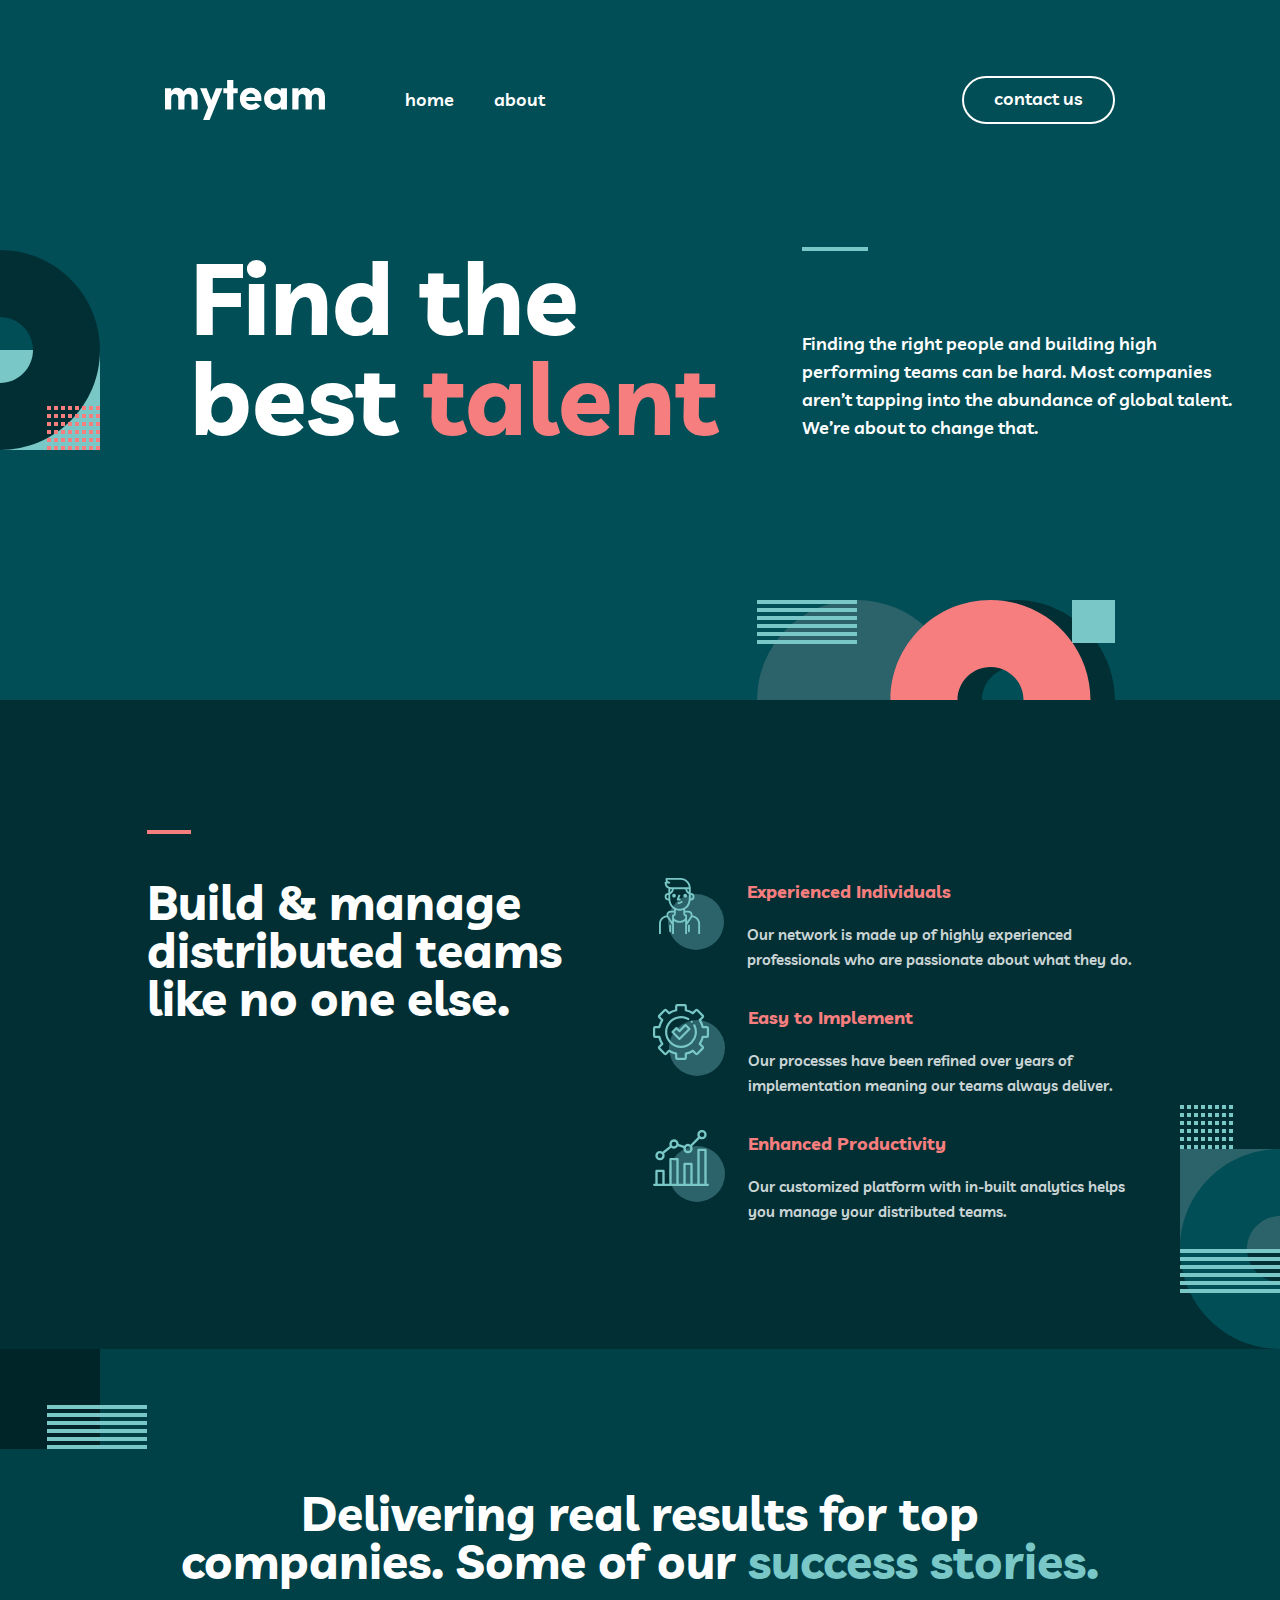
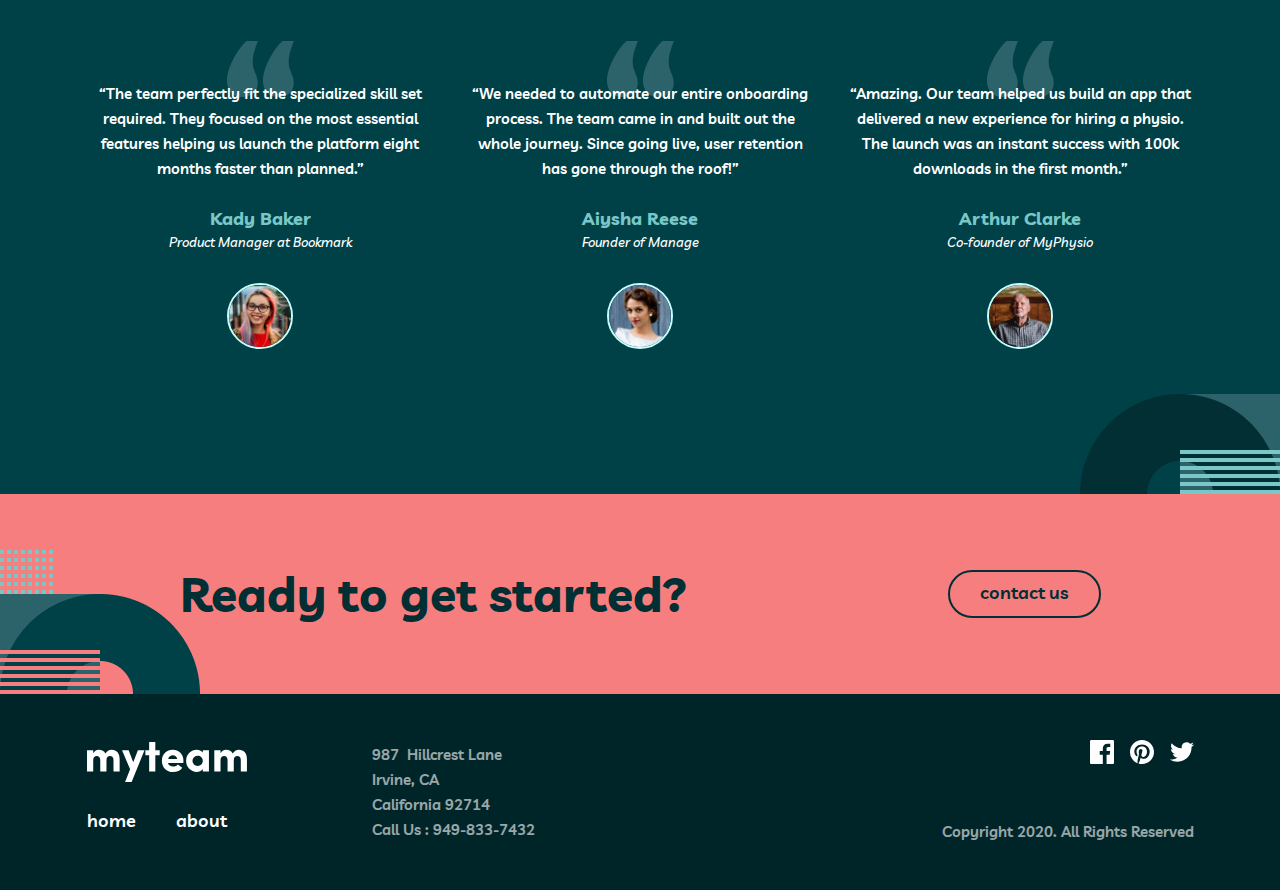
==== commit 7a3c8d06: "Merged main into side-menu-rectification-2.1" ====
--- a/index.html
+++ b/index.html
@@ -287,79 +287,34 @@
     <footer>
       <!-- Footer content -->
       <div class="footer-content">
-        <!-- Left conternt in footer -->
-        <div class="my-team">
-          <!-- MyTeam logo -->
-          <img
-            src="pictures/myteam 2.svg"
-            alt="myteam logo"
-            class="my-team-logo"
-          />
-          <!-- Navigation buttons -->
-          <div class="nav-buttons">
-            <a href="index.html" class="button-home">home</a>
-            <a href="about.html" class="button-about">about</a>
-          </div>
-        </div>
-        <!-- Middle content in footer (address) -->
-        <div class="address-main">
-          <p>
-            987 &nbsp Hillcrest Lane<br />Irvine, CA<br />California 92714<br />Call
-            Us : 949-833-7432
-          </p>
-        </div>
-        <!-- Right content in footer -->
-        <div class="logos-copy">
-          <!-- Facebook, Pintarest and Twitter logos -->
-          <div class="logos">
-            <a href="https://www.facebook.com/"
-              ><svg
-                xmlns="http://www.w3.org/2000/svg"
-                width="24"
-                height="24"
-                viewBox="0 0 24 24"
-                fill="none"
-              >
-                <path
-                  d="M22.675 0H1.325C0.593 0 0 0.593 0 1.325V22.676C0 23.407 0.593 24 1.325 24H12.82V14.706H9.692V11.084H12.82V8.413C12.82 5.313 14.713 3.625 17.479 3.625C18.804 3.625 19.942 3.724 20.274 3.768V7.008L18.356 7.009C16.852 7.009 16.561 7.724 16.561 8.772V11.085H20.148L19.681 14.707H16.561V24H22.677C23.407 24 24 23.407 24 22.675V1.325C24 0.593 23.407 0 22.675 0Z"
-                  fill="white"
-                  class="footer-facebook"
-                /></svg>
-            ></a>
-            <a href="https://www.pinterest.com/"
-              ><svg
-                xmlns="http://www.w3.org/2000/svg"
-                width="24"
-                height="24"
-                viewBox="0 0 24 24"
-                fill="none"
-              >
-                <path
-                  d="M12 0C5.373 0 0 5.372 0 12C0 17.084 3.163 21.426 7.627 23.174C7.522 22.225 7.427 20.769 7.669 19.733C7.887 18.796 9.076 13.768 9.076 13.768C9.076 13.768 8.717 13.049 8.717 11.986C8.717 10.318 9.684 9.072 10.888 9.072C11.911 9.072 12.406 9.841 12.406 10.762C12.406 11.791 11.751 13.33 11.412 14.757C11.129 15.951 12.011 16.926 13.189 16.926C15.322 16.926 16.961 14.677 16.961 11.431C16.961 8.558 14.897 6.549 11.949 6.549C8.535 6.549 6.531 9.11 6.531 11.756C6.531 12.787 6.928 13.894 7.424 14.494C7.522 14.613 7.536 14.718 7.507 14.839L7.174 16.199C7.121 16.419 7 16.466 6.772 16.36C5.273 15.662 4.336 13.471 4.336 11.711C4.336 7.926 7.086 4.449 12.265 4.449C16.428 4.449 19.663 7.416 19.663 11.38C19.663 15.516 17.056 18.844 13.436 18.844C12.22 18.844 11.077 18.213 10.686 17.466L9.938 20.319C9.667 21.362 8.936 22.669 8.446 23.465C9.57 23.812 10.763 24 12 24C18.627 24 24 18.627 24 12C24 5.372 18.627 0 12 0Z"
-                  fill="white"
-                  class="footer-pintarest"
-                /></svg
-            ></a>
-            <a href="https://x.com/?mx=2"
-              ><svg
-                xmlns="http://www.w3.org/2000/svg"
-                width="24"
-                height="20"
-                viewBox="0 0 24 20"
-                fill="none"
-              >
-                <path
-                  d="M24 2.55699C23.117 2.94899 22.168 3.21299 21.172 3.33199C22.189 2.72299 22.97 1.75799 23.337 0.607986C22.386 1.17199 21.332 1.58199 20.21 1.80299C19.313 0.845986 18.032 0.247986 16.616 0.247986C13.437 0.247986 11.101 3.21399 11.819 6.29299C7.728 6.08799 4.1 4.12799 1.671 1.14899C0.381 3.36199 1.002 6.25699 3.194 7.72299C2.388 7.69699 1.628 7.47599 0.965 7.10699C0.911 9.38799 2.546 11.522 4.914 11.997C4.221 12.185 3.462 12.229 2.69 12.081C3.316 14.037 5.134 15.46 7.29 15.5C5.22 17.123 2.612 17.848 0 17.54C2.179 18.937 4.768 19.752 7.548 19.752C16.69 19.752 21.855 12.031 21.543 5.10599C22.505 4.41099 23.34 3.54399 24 2.55699Z"
-                  fill="white"
-                  class="footer-twitter"
-                /></svg
-            ></a>
-          </div>
-          <!-- Copyright text -->
-          <div class="copyright">
-            <p>Copyright 2020. All Rights Reserved</p>
-          </div>
-        </div>
+          <!-- Left conternt in footer -->
+          <div class="my-team">
+              <!-- MyTeam logo -->
+              <img src="pictures/myteam 2.svg" alt="myteam logo" class="my-team-logo">
+              <!-- Navigation buttons -->
+              <div class="nav-buttons">
+                  <a href="index.html" class="button-home">home</a>
+                  <a href="about.html" class="button-about">about</a>
+              </div>
+          </div>
+          <!-- Middle content in footer (address) -->
+          <div class="address-main">
+              <p>987 &nbspHillcrest Lane<br>Irvine, CA<br>California 92714<br>Call Us : 949-833-7432</p>
+          </div>
+          <!-- Right content in footer -->
+          <div class="logos-copy">
+              <!-- Facebook, Pintarest and Twitter logos -->
+              <div class="logos">
+                <a href="https://www.facebook.com/"><svg xmlns="http://www.w3.org/2000/svg" width="24" height="24" viewBox="0 0 24 24" fill="none"> <path d="M22.675 0H1.325C0.593 0 0 0.593 0 1.325V22.676C0 23.407 0.593 24 1.325 24H12.82V14.706H9.692V11.084H12.82V8.413C12.82 5.313 14.713 3.625 17.479 3.625C18.804 3.625 19.942 3.724 20.274 3.768V7.008L18.356 7.009C16.852 7.009 16.561 7.724 16.561 8.772V11.085H20.148L19.681 14.707H16.561V24H22.677C23.407 24 24 23.407 24 22.675V1.325C24 0.593 23.407 0 22.675 0Z" fill="white" class="footer-facebook"/></svg></a> 
+                <a href="https://www.pinterest.com/"><svg xmlns="http://www.w3.org/2000/svg" width="24" height="24" viewBox="0 0 24 24" fill="none"> <path d="M12 0C5.373 0 0 5.372 0 12C0 17.084 3.163 21.426 7.627 23.174C7.522 22.225 7.427 20.769 7.669 19.733C7.887 18.796 9.076 13.768 9.076 13.768C9.076 13.768 8.717 13.049 8.717 11.986C8.717 10.318 9.684 9.072 10.888 9.072C11.911 9.072 12.406 9.841 12.406 10.762C12.406 11.791 11.751 13.33 11.412 14.757C11.129 15.951 12.011 16.926 13.189 16.926C15.322 16.926 16.961 14.677 16.961 11.431C16.961 8.558 14.897 6.549 11.949 6.549C8.535 6.549 6.531 9.11 6.531 11.756C6.531 12.787 6.928 13.894 7.424 14.494C7.522 14.613 7.536 14.718 7.507 14.839L7.174 16.199C7.121 16.419 7 16.466 6.772 16.36C5.273 15.662 4.336 13.471 4.336 11.711C4.336 7.926 7.086 4.449 12.265 4.449C16.428 4.449 19.663 7.416 19.663 11.38C19.663 15.516 17.056 18.844 13.436 18.844C12.22 18.844 11.077 18.213 10.686 17.466L9.938 20.319C9.667 21.362 8.936 22.669 8.446 23.465C9.57 23.812 10.763 24 12 24C18.627 24 24 18.627 24 12C24 5.372 18.627 0 12 0Z" fill="white" class="footer-pintarest"/></svg></a> 
+                <a href="https://x.com/?mx=2"><svg xmlns="http://www.w3.org/2000/svg" width="24" height="20" viewBox="0 0 24 20" fill="none"> <path d="M24 2.55699C23.117 2.94899 22.168 3.21299 21.172 3.33199C22.189 2.72299 22.97 1.75799 23.337 0.607986C22.386 1.17199 21.332 1.58199 20.21 1.80299C19.313 0.845986 18.032 0.247986 16.616 0.247986C13.437 0.247986 11.101 3.21399 11.819 6.29299C7.728 6.08799 4.1 4.12799 1.671 1.14899C0.381 3.36199 1.002 6.25699 3.194 7.72299C2.388 7.69699 1.628 7.47599 0.965 7.10699C0.911 9.38799 2.546 11.522 4.914 11.997C4.221 12.185 3.462 12.229 2.69 12.081C3.316 14.037 5.134 15.46 7.29 15.5C5.22 17.123 2.612 17.848 0 17.54C2.179 18.937 4.768 19.752 7.548 19.752C16.69 19.752 21.855 12.031 21.543 5.10599C22.505 4.41099 23.34 3.54399 24 2.55699Z" fill="white" class="footer-twitter"/>
+                </svg></a>
+              </div>
+              <!-- Copyright text -->
+              <div class="copyright">
+                  <p>Copyright 2020. All Rights Reserved</p>
+              </div>
+          </div>
       </div>
     </footer>
     <div class="overlay" id="overlay" onclick="toggleMenu()"></div>
--- a/css/home.css
+++ b/css/home.css
@@ -81,7 +81,7 @@
       position: fixed;
       top: 0;
       right: -255px;
-      width: 268px;
+      width: 252px;
       height: 100vh;
       background-color: var(--mg);
       flex-direction: column;
@@ -1321,7 +1321,7 @@
     display: none !important;
   }
 
-  /* Контейнер заголовка */
+  
   .find-the-best-container {
     width: 327px !important;
     font-size: 40px !important;
@@ -1329,13 +1329,13 @@
     text-align: center !important;
     padding: 0 !important;
     display: block !important;
-    margin-top: 32px !important; /* Отступ сверху 32px */
-    margin-bottom: 18px !important; /* Отступ вниз 18px */
+    margin-top: 32px !important; 
+    margin-bottom: 18px !important; 
     margin-left: auto !important;
     margin-right: auto !important;
   }
 
-  /* Контейнер с текстом */
+ 
   .finding-the-right {
     width: 327px !important;
     font-size: 15px !important;
@@ -1350,8 +1350,8 @@
     min-height: 100px !important;
     padding: 0 !important;
     display: block !important;
-    margin-top: 0px !important; /* Убираем отступ сверху */
-    margin-bottom: 0px !important; /* Убираем отступ снизу */
+    margin-top: 0px !important; 
+    margin-bottom: 0px !important;
     margin-left: auto !important;
     margin-right: auto !important;
   }
@@ -1360,17 +1360,17 @@
     display: none !important;
   }
 
-  /* Основной контейнер */
+ 
   .article-one {
     font-family: "Livvic", sans-serif !important;
     width: 100% !important;
     height: auto !important;
-    min-height: 373px !important; /* Минимальная высота */
+    min-height: 373px !important; 
     background-color: var(--mg) !important;
     text-align: center !important;
     position: relative !important;
     overflow: visible !important;
-    padding: 32px 0 0 0 !important; /* Отступ сверху 32px */
+    padding: 32px 0 0 0 !important; 
   }
 
   .pic-two {
@@ -1380,7 +1380,7 @@
     transform: translateX(-50%) !important;
   }
 
-  /* Главный контейнер */
+ 
   .find-the-best-talent-parent {
     width: 100% !important;
     position: relative !important;
@@ -1391,7 +1391,7 @@
     font-family: "Livvic", sans-serif !important;
     padding: 0 !important;
     display: block !important;
-    transform: translateX(-10px) !important; /* Сдвиг влево на 10px */
+    transform: translateX(-10px) !important; 
     margin-top: 0px !important;
     margin-bottom: 0px !important;
     margin-left: auto !important;
@@ -1406,7 +1406,7 @@
     color: var(--lc) !important;
   }
 
-  /* Контейнер с текстом */
+  
   .group {
     max-width: 327px !important;
     width: auto !important;
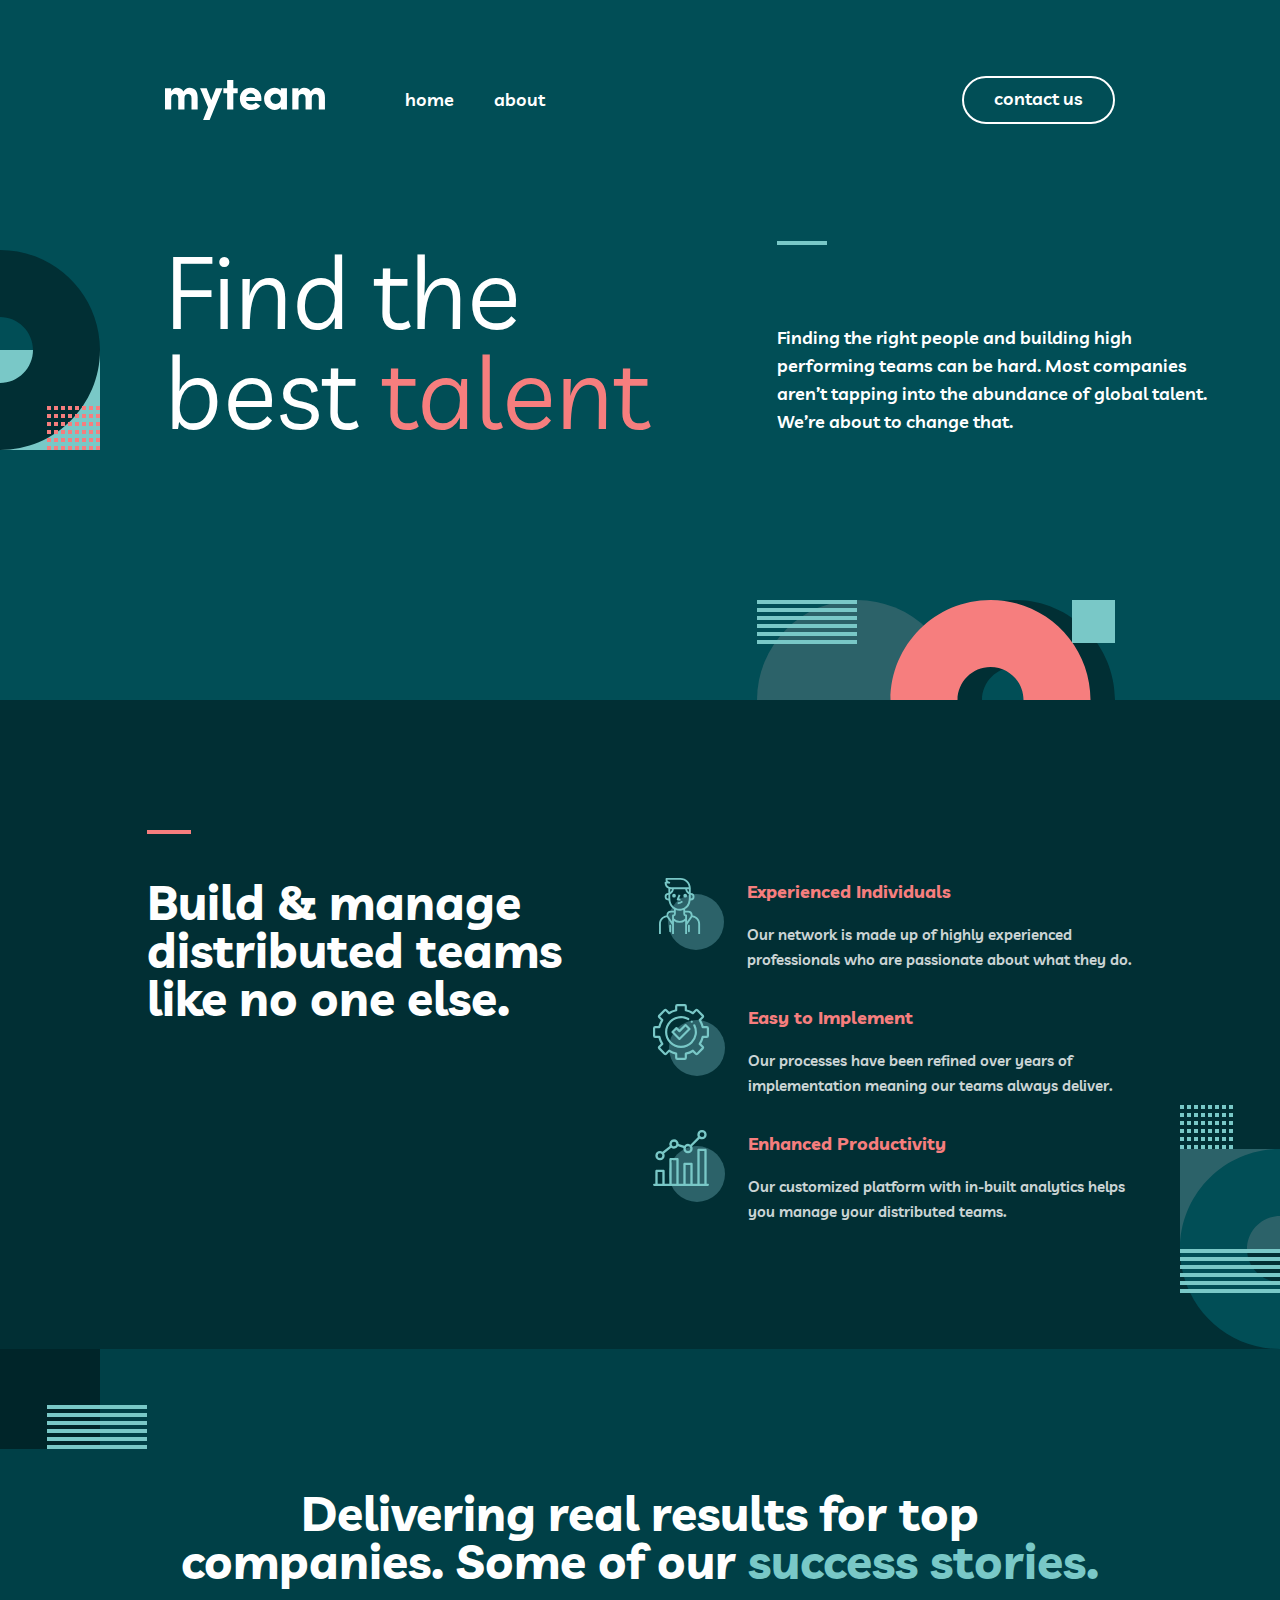
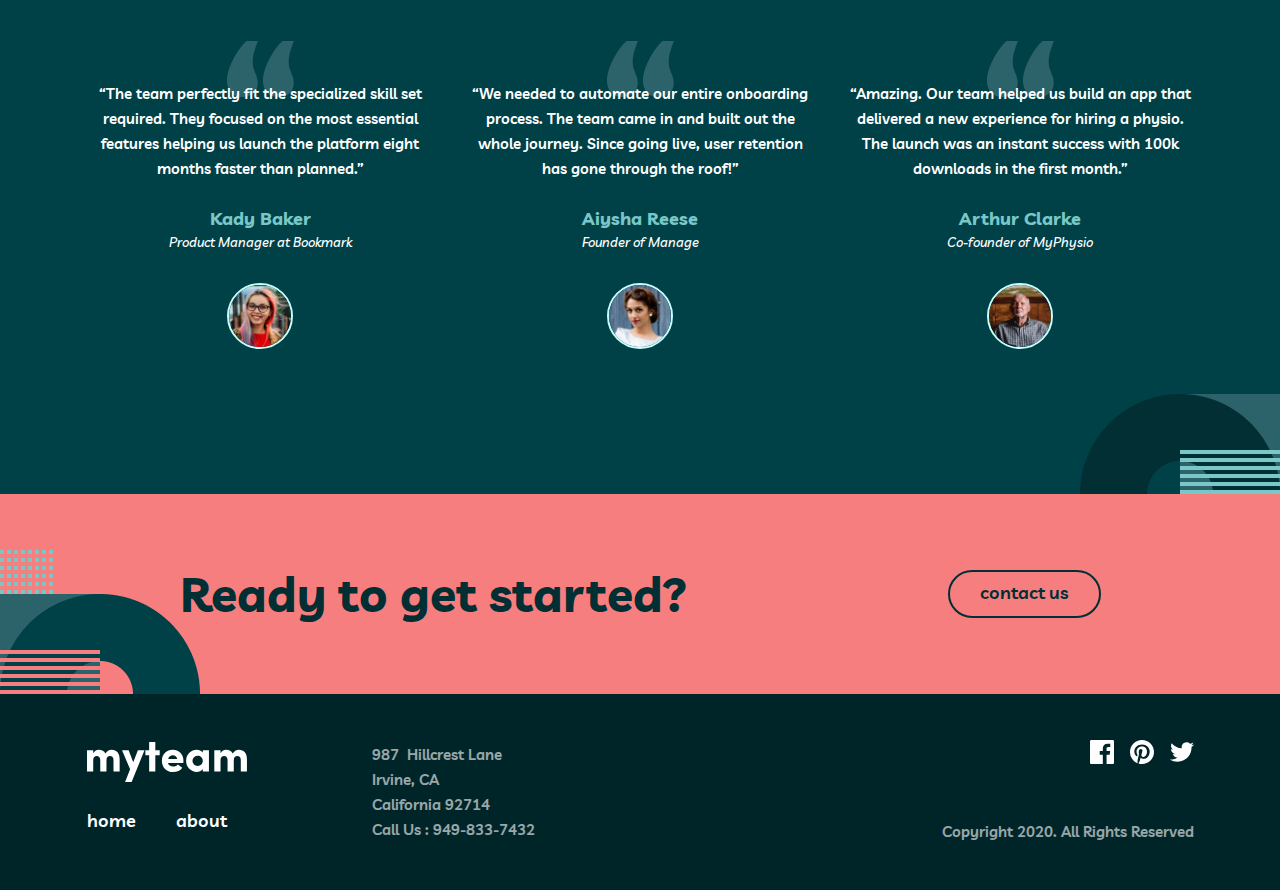
==== commit 7ce43d26: "Fixed errors" ====
--- a/index.html
+++ b/index.html
@@ -33,7 +33,7 @@
             <!-- Navigation links -->
             <div class="nav-links">
                 <!-- Logo as an image -->
-                <img src="pictures/myteam 2.svg" alt="myteam" class="myteam-logo">
+                <img src="pictures/myteam__2.svg" alt="myteam" class="myteam-logo">
                 <!-- Home link -->
                 <a href="index.html" class="nav-item home">home</a>
                 <!-- About link -->
@@ -42,14 +42,13 @@
             <!-- Contact button -->
             <a href="contact.html" class="button button-one">contact us</a>
         </div>
-      </div>
     </header>
 
     <!-- Header section for mobile screens-->
 <header class="header-mobile">
   <div class="navbar-mobile">
       <!-- Logo -->
-      <img src="pictures/myteam 2.svg" alt="myteam" class="myteam-logo-mobile">
+      <img src="pictures/myteam__2.svg" alt="myteam" class="myteam-logo-mobile">
 
  
 
@@ -64,12 +63,11 @@
   <!-- Mobile menu (only visible on mobile screens) -->
 
 <div class="mobile-menu" id="mobileMenu">
-  <img class="close-menu" onclick="toggleMenu()"  alt="" src="pictures/Group 2.svg"></img>
-<img class="" src="pictures/bg-pattern-about-1-mobile-nav-1.svg"></img>
-
+  <img class="close-menu" onclick="toggleMenu()"  alt="X sign" src="pictures/Group__2.svg">
+  <img class="" alt="Background decoration" src="pictures/bg-pattern-about-1-mobile-nav-1.svg">
   <a href="index.html" class="nav-item home-mobile">home</a>
   <a href="about.html" class="nav-item about-mobile">about</a>
-  <a href="contact.html"class="button-mobile button-one-mobile ">contact us</a>
+  <a href="contact.html" class="button-mobile button-one-mobile ">contact us</a>
 </div>
 </header>
 
@@ -88,13 +86,13 @@
         alt="background decoration"
       />
       <div class="find-the-best-talent-parent">
-        <b class="find-the-best-container">
+        <div class="find-the-best-container">
           <p class="find-the">Find the</p>
           <p class="find-the">
             <span>best </span>
             <span class="talent">talent</span>
           </p>
-        </b>
+        </div>
         <div class="group">
           <div class="finding-the-right">
             Finding the right people and building high performing teams can be
@@ -290,7 +288,7 @@
           <!-- Left conternt in footer -->
           <div class="my-team">
               <!-- MyTeam logo -->
-              <img src="pictures/myteam 2.svg" alt="myteam logo" class="my-team-logo">
+              <img src="pictures/myteam__2.svg" alt="myteam logo" class="my-team-logo">
               <!-- Navigation buttons -->
               <div class="nav-buttons">
                   <a href="index.html" class="button-home">home</a>
@@ -299,7 +297,7 @@
           </div>
           <!-- Middle content in footer (address) -->
           <div class="address-main">
-              <p>987 &nbspHillcrest Lane<br>Irvine, CA<br>California 92714<br>Call Us : 949-833-7432</p>
+              <p>987 &nbsp;Hillcrest Lane<br>Irvine, CA<br>California 92714<br>Call Us : 949-833-7432</p>
           </div>
           <!-- Right content in footer -->
           <div class="logos-copy">
@@ -318,27 +316,25 @@
       </div>
     </footer>
     <div class="overlay" id="overlay" onclick="toggleMenu()"></div>
-
+    <script>
+      function toggleMenu() {
+          const menu = document.getElementById("mobileMenu");
+          const burger = document.querySelector(".burger-menu");
+          const overlay = document.getElementById("overlay");
+    
+          // Toggle the active class for the menu and overlay
+          menu.classList.toggle("active");
+          overlay.classList.toggle("active");
+    
+          // If the menu is open, hide the burger menu visually but keep its space
+          if (menu.classList.contains("active")) {
+              burger.style.opacity = "0"; // Make burger menu invisible
+              burger.style.pointerEvents = "none"; // Disable clicks on it
+          } else {
+              burger.style.opacity = "1"; // Make burger menu visible again
+              burger.style.pointerEvents = "auto"; // Enable clicks
+          }
+      }
+    </script>
 </body>
-<script>
-  function toggleMenu() {
-      const menu = document.getElementById("mobileMenu");
-      const burger = document.querySelector(".burger-menu");
-      const overlay = document.getElementById("overlay");
-
-      // Toggle the active class for the menu and overlay
-      menu.classList.toggle("active");
-      overlay.classList.toggle("active");
-
-      // If the menu is open, hide the burger menu visually but keep its space
-      if (menu.classList.contains("active")) {
-          burger.style.opacity = "0"; // Make burger menu invisible
-          burger.style.pointerEvents = "none"; // Disable clicks on it
-      } else {
-          burger.style.opacity = "1"; // Make burger menu visible again
-          burger.style.pointerEvents = "auto"; // Enable clicks
-      }
-  }
-</script>
-
 </html>
--- a/css/home.css
+++ b/css/home.css
@@ -56,6 +56,7 @@
 
   /* Display burger menu on mobile screens */
   .burger-menu {
+    top: 45px;
       display: flex;
       position: absolute;
       right: 24px;
@@ -79,7 +80,7 @@
   .mobile-menu {
       display: flex;
       position: fixed;
-      top: 0;
+      top: 0px;
       right: -255px;
       width: 252px;
       height: 100vh;
@@ -107,7 +108,7 @@
   .close-menu {
       position: absolute;
       cursor: pointer;
-      top: 56px;
+      top: 46px;
       right: 25px;
       overflow: hidden;
       height: 17px;
@@ -855,9 +856,8 @@
   font-size: 100px;
   color: var(--w);
   font-family: "Livvic", sans-serif;
-  bottom: 100px;
-  left: 190px;
-
+  left: 165px;
+bottom: 106px;
   display: flex;
   flex-wrap: wrap;
   align-items: flex-start;
@@ -921,7 +921,7 @@
 .rectangle {
   position: absolute;
   height: 2.05%;
-  width: 11.24%;
+  width: 50px;
   top: 0%;
   left: 0%;
   background-color: var(--rb);
@@ -1364,7 +1364,7 @@
   .article-one {
     font-family: "Livvic", sans-serif !important;
     width: 100% !important;
-    height: auto !important;
+    height: 377px !important;
     min-height: 373px !important; 
     background-color: var(--mg) !important;
     text-align: center !important;
